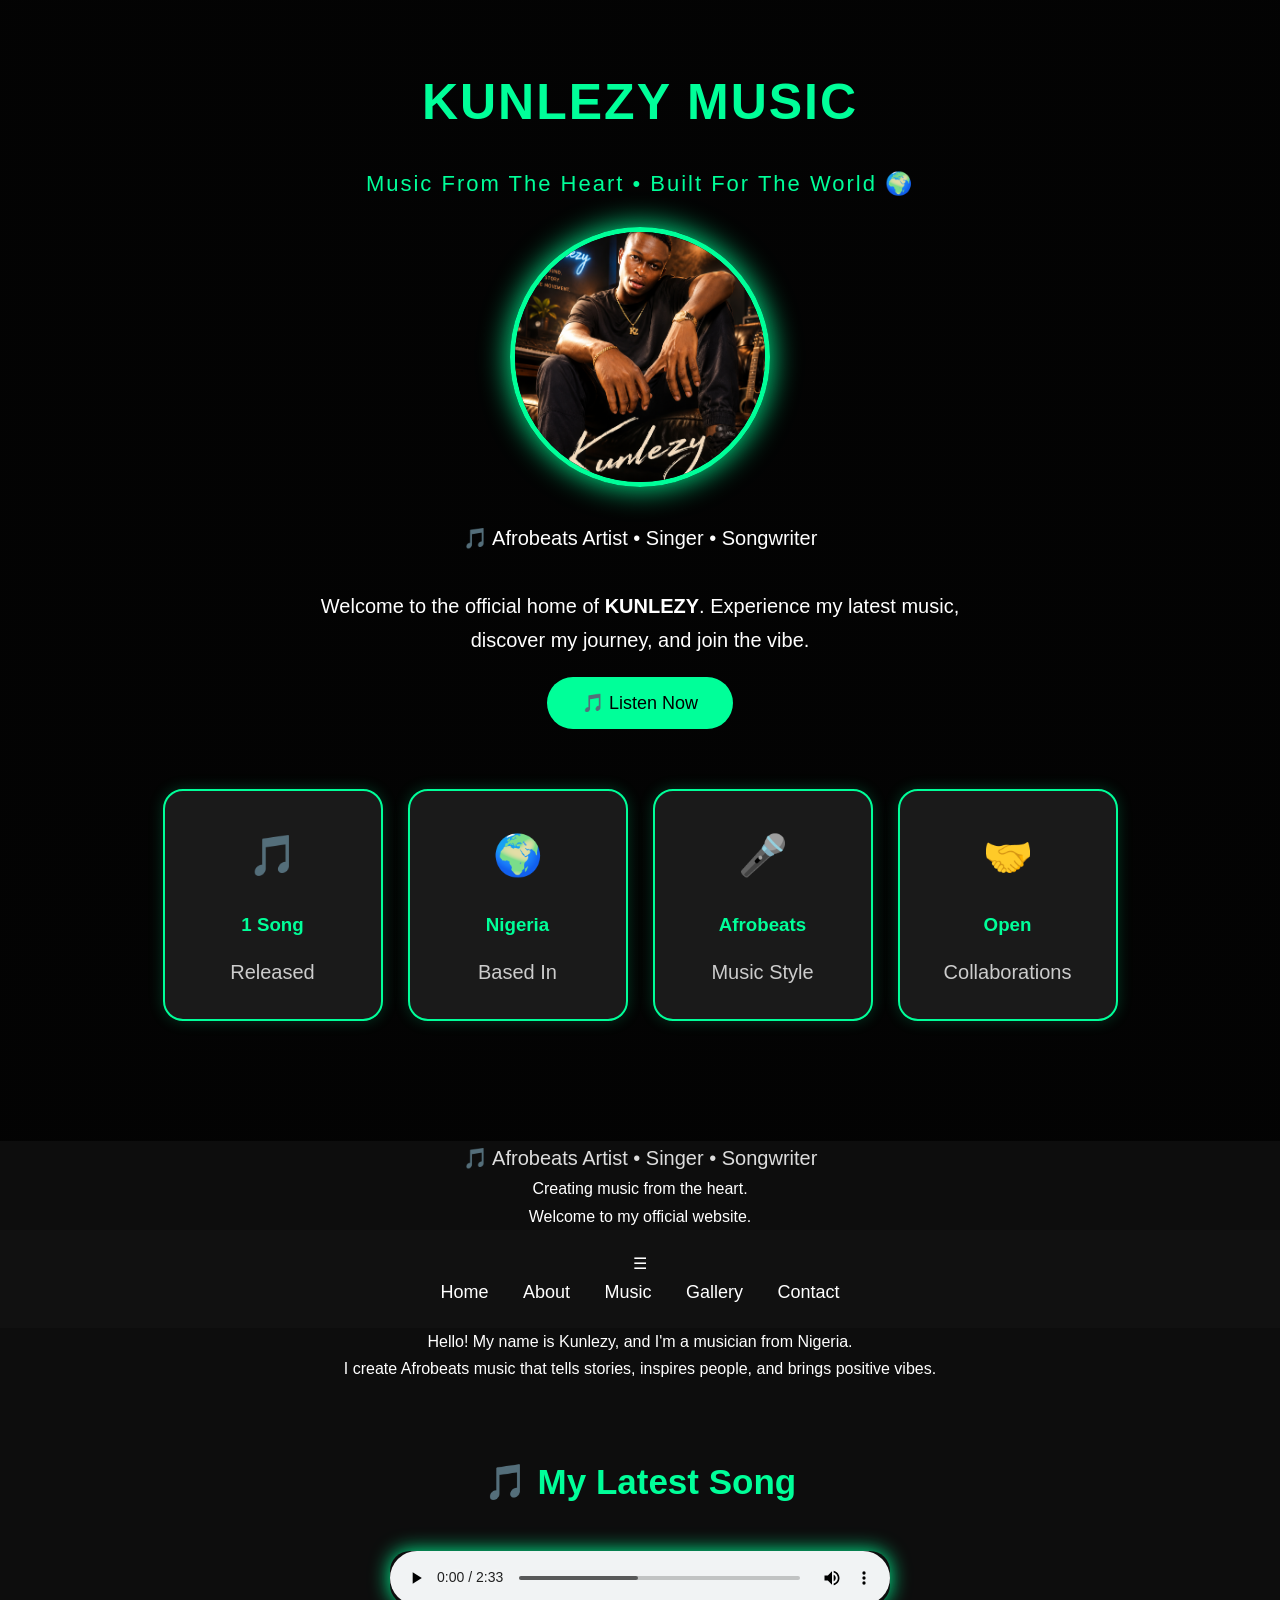
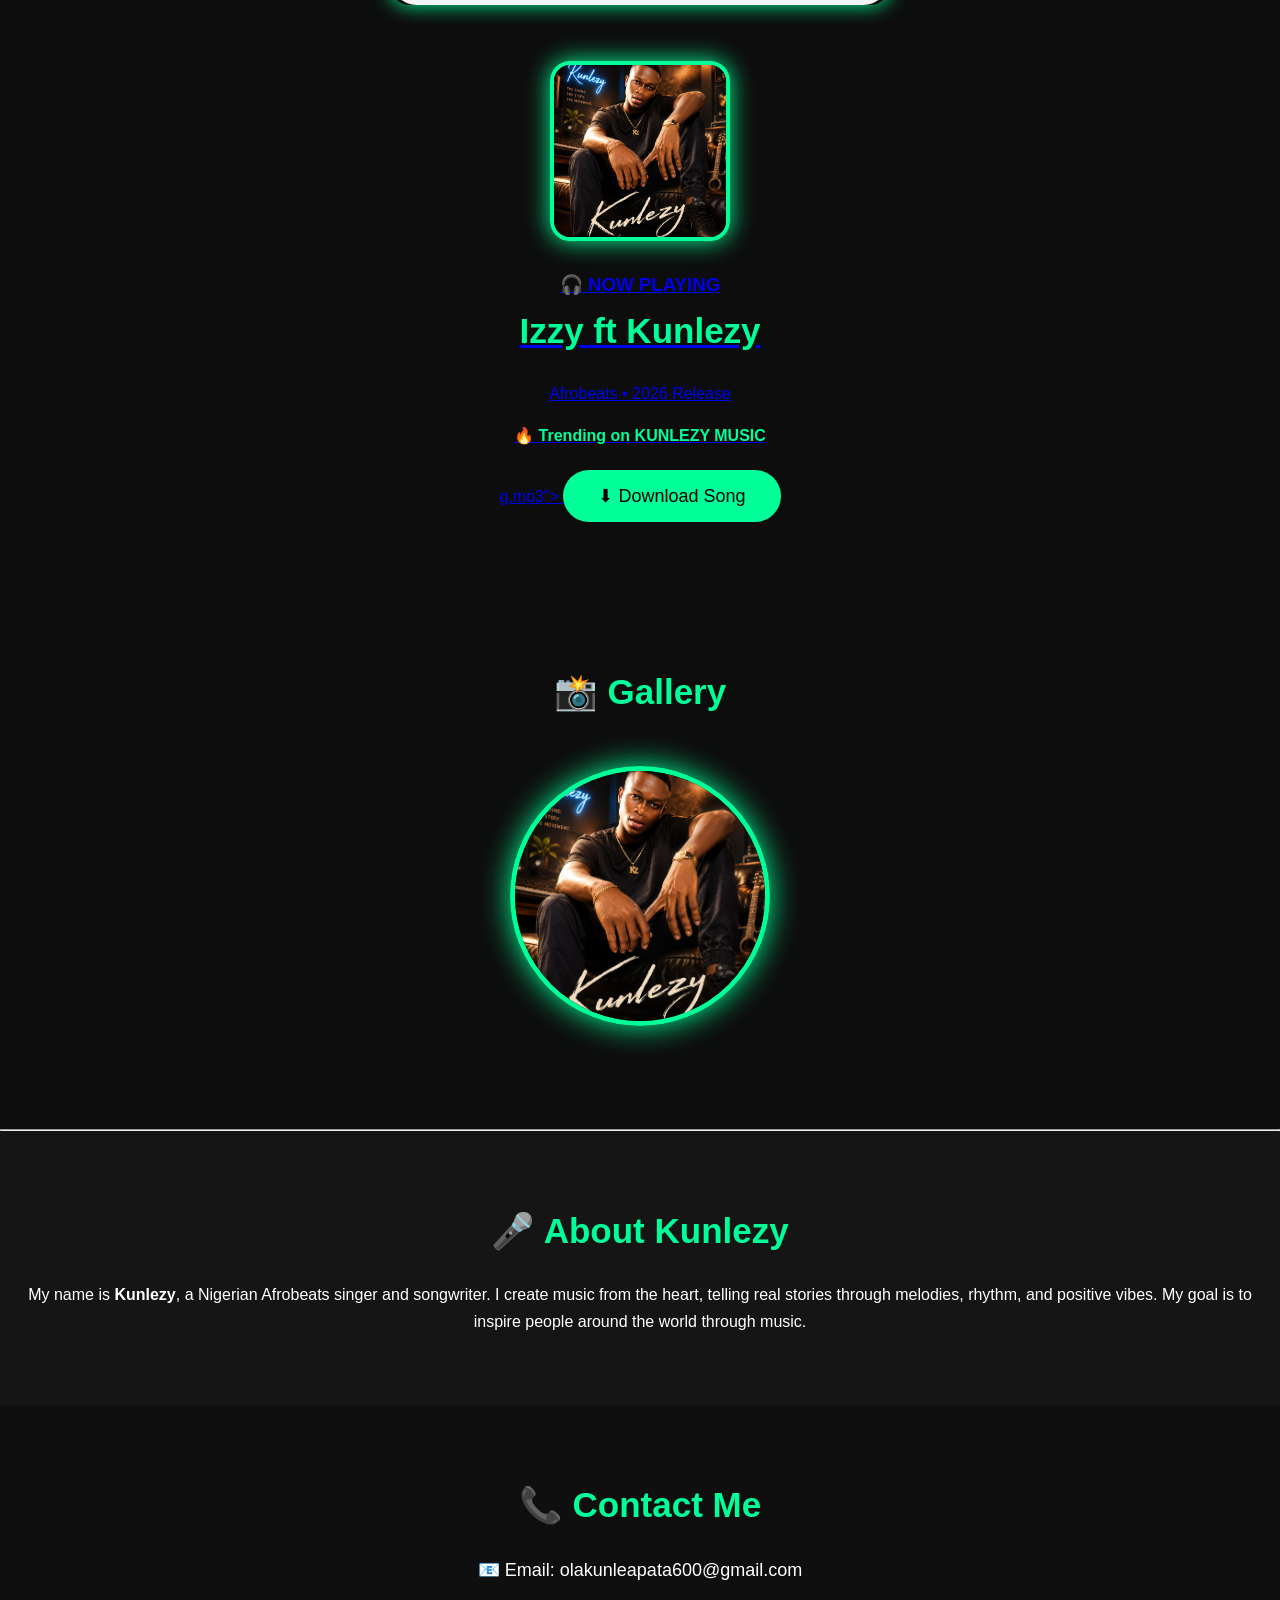
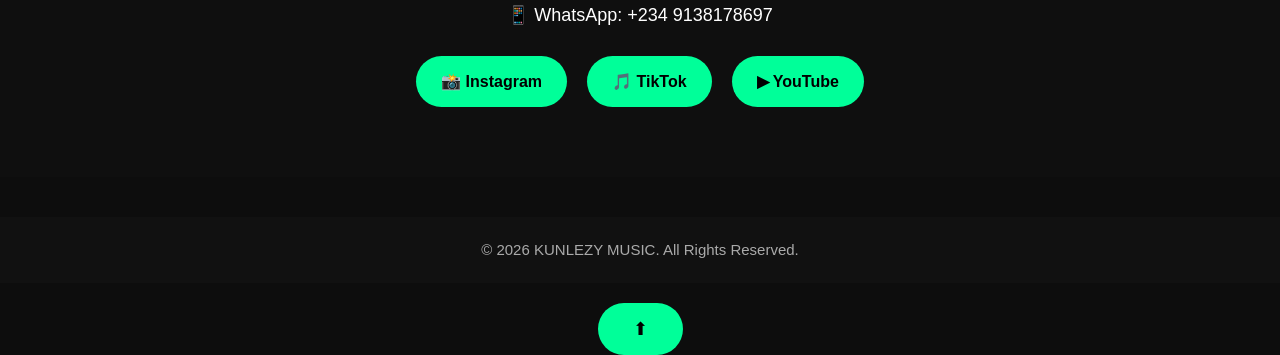
==== index.html @ fb6a0250 "Fix HTML structure and add back to top button" ====
<!DOCTYPE html>
<html>
<head>
    <meta charset="UTF-8">
    <meta name="viewport" content="width=device-width, initial-scale=1.0">

    <link rel="stylesheet" href="style.css">
    <title>KUNLEZY MUSIC | Official Website</title>
</head>
<body>
<header class="hero">

<h1>KUNLEZY MUSIC</h1>

<h3 class="tagline">
    Music From The Heart • Built For The World 🌍
</h3>
<img src="kunlezy.png.png" alt="Kunlezy" class="hero-image">
<p>
🎵 Afrobeats Artist • Singer • Songwriter
<br><br>
Welcome to the official home of <strong>KUNLEZY</strong>.
Experience my latest music, discover my journey, and join the vibe.
</p>

<a href="#music">
    <button>🎵 Listen Now</button>
</a>
<section class="stats">

    <div class="stat-box">
        <h2>🎵</h2>
        <h3>1 Song</h3>
        <p>Released</p>
    </div>

    <div class="stat-box">
        <h2>🌍</h2>
        <h3>Nigeria</h3>
        <p>Based In</p>
    </div>

    <div class="stat-box">
        <h2>🎤</h2>
        <h3>Afrobeats</h3>
        <p>Music Style</p>
    </div>

    <div class="stat-box">
        <h2>🤝</h2>
        <h3>Open</h3>
        <p>Collaborations</p>
    </div>

</section>
</header>

<p class="hero-text">
🎵 Afrobeats Artist • Singer • Songwriter
<p>
Creating music from the heart.<br>
Welcome to my official website.
</p>

   <nav>
    <div class="menu-icon" onclick="toggleMenu()">
        ☰
    </div>

    <div id="menu">
        <a href="#">Home</a>
        <a href="#about">About</a>
        <a href="#music">Music</a>
        <a href="#gallery">Gallery</a>
        <a href="#contact">Contact</a>
    </div>
</nav> 

<p>Hello! My name is Kunlezy, and I'm a musician from Nigeria.</p> 
<p>I create Afrobeats music that tells stories, inspires people, and brings positive vibes.</p>

<section id="music">

    <h2>🎵 My Latest Song</h2>

    <audio id="song" controls>
        <source src="song.mp3" type="audio/mpeg">
        Your browser does not support the audio element.
    </audio>

    <br><br>

    <a href="song.mp3" download="son<div class="now-playing">

    <img src="kunlezy.png.png" alt="Album Cover" class="album-cover">

    <h3>🎧 NOW PLAYING</h3>

    <h2>Izzy ft Kunlezy</h2>

    <p>Afrobeats • 2026 Release</p>

    <p class="plays">🔥 Trending on KUNLEZY MUSIC</p>

</div>g.mp3">
        <button>⬇ Download Song</button>
    </a>

</section>

<section id="gallery">
    <h2>📸 Gallery</h2>

    <img src="kunlezy.png.png" alt="Kunlezy" class="hero-image">
</section>
<hr>

<section id="about">
    <h2>🎤 About Kunlezy</h2>

    <p>
        My name is <strong>Kunlezy</strong>, a Nigerian Afrobeats singer and songwriter.
        I create music from the heart, telling real stories through melodies,
        rhythm, and positive vibes. My goal is to inspire people around the world
        through music.
    </p>
</section>
<section id="contact">

    <h2>📞 Contact Me</h2>

    <p>📧 Email: olakunleapata600@gmail.com</p>

    <p>📱 WhatsApp: +234 9138178697</p>

<div class="social-links">

    <a href="https://instagram.com/kunlezy" target="_blank">📸 Instagram</a>

    <a href="https://tiktok.com/@kunlezy" target="_blank">🎵 TikTok</a>

    <a href="https://youtube.com/" target="_blank">▶ YouTube</a>

</div>

</section>
<footer>
    <p>© <span id="year"></span> KUNLEZY MUSIC. All Rights Reserved.</p>
</footer>
    <button id="topBtn" onclick="topFunction()">⬆</button>
<script src="script.js"></script>
</body>
</html>
---- style.css ----
/* Reset */
*{
    margin:0;
    padding:0;
    box-sizing:border-box;
}

body{
    font-family:Arial, Helvetica, sans-serif;
    background:#0d0d0d;
    color:white;
    line-height:1.7;
    text-align:center;
}

/* Hero */
.hero{
    background:linear-gradient(to bottom,#111,#000);
    padding:60px 20px;
}

.hero h1{
    font-size:50px;
    color:#00ff99;
    margin-bottom:20px;
    letter-spacing:2px;
}

.hero-image{
    width:260px;
    height:260px;
    object-fit:cover;
    border-radius:50%;
    border:5px solid #00ff99;
    box-shadow:0 0 30px #00ff99;
    margin:25px 0;
}

.hero p{
    max-width:700px;
    margin:auto;
    font-size:20px;
}

/* Buttons */
button{
    background:#00ff99;
    color:black;
    border:none;
    padding:15px 35px;
    border-radius:30px;
    font-size:18px;
    cursor:pointer;
    margin-top:20px;
    transition:.3s;
}

button:hover{
    background:white;
    transform:scale(1.05);
}

/* Navigation */
nav{
    background:#111;
    padding:20px;
    position:sticky;
    top:0;
}

nav a{
    color:white;
    text-decoration:none;
    margin:0 15px;
    font-size:18px;
    transition:.3s;
}

nav a:hover{
    color:#00ff99;
}

/* Sections */
section{
    padding:70px 20px;
}

h2{
    font-size:35px;
    margin-bottom:20px;
    color:#00ff99;
}

/* Audio */
audio{
    width:80%;
    max-width:500px;
}

/* Footer */
footer{
    background:#111;
    padding:20px;
    margin-top:40px;
}

/* Mobile */
@media(max-width:768px){

.hero h1{
    font-size:35px;
}

.hero-image{
    width:200px;
    height:200px;
}

nav a{
    display:block;
    margin:15px 0;
}

button{
    width:90%;
}
}
/* Smooth scrolling */
html{
    scroll-behavior:smooth;
}

/* Fade animation */
.hero,
section,
footer{
    animation:fadeIn 1.2s ease;
}

@keyframes fadeIn{
    from{
        opacity:0;
        transform:translateY(30px);
    }

    to{
        opacity:1;
        transform:translateY(0);
    }
}

/* Music Player */
audio{
    border-radius:20px;
    box-shadow:0 0 20px #00ff99;
    margin:20px auto;
}

/* Gallery Image */
#gallery img{
    transition:.5s;
}

#gallery img:hover{
    transform:scale(1.05);
    box-shadow:0 0 30px #00ff99;
}

/* About Section */
#about{
    background:#151515;
}

/* Contact Section */
#contact{
    background:#0f0f0f;
}

#contact p{
    margin:15px;
    font-size:18px;
}

/* Footer */
footer{
    color:#aaa;
    font-size:15px;
}
/* Now Playing Card */

.now-playing{

    background:#1a1a1a;

    border:2px solid #00ff99;

    border-radius:20px;

    max-width:500px;

    margin:30px auto;

    padding:25px;

    box-shadow:0 0 25px rgba(0,255,153,.4);

}

.now-playing h3{

    color:#00ff99;

    margin-bottom:10px;

    letter-spacing:2px;

}

.now-playing h2{

    color:white;

    margin-bottom:10px;

}

.now-playing p{

    color:#ccc;

}
/* Social Media */

.social-links{

    display:flex;

    justify-content:center;

    gap:20px;

    flex-wrap:wrap;

    margin-top:25px;

}

.social-links a{

    text-decoration:none;

    background:#00ff99;

    color:black;

    padding:12px 25px;

    border-radius:30px;

    font-weight:bold;

    transition:.3s;

}

.social-links a:hover{

    background:white;

    transform:translateY(-5px);

    box-shadow:0 0 20px #00ff99;

}
.album-cover{

    width:180px;

    height:180px;

    object-fit:cover;

    border-radius:20px;

    border:4px solid #00ff99;

    margin-bottom:20px;

    box-shadow:0 0 25px #00ff99;

}

.plays{

    color:#00ff99;

    font-weight:bold;

    margin-top:15px;

}
/* Hero Upgrade */

.tagline{

    color:#00ff99;

    font-size:22px;

    margin-top:10px;

    letter-spacing:2px;

    font-weight:300;

}

.hero-text{

    max-width:700px;

    margin:auto;

    font-size:20px;

    color:#ddd;

}

.hero{

    background:
    linear-gradient(rgba(0,0,0,.75),rgba(0,0,0,.75));

}
/* Artist Stats */

.stats{

    display:flex;

    justify-content:center;

    flex-wrap:wrap;

    gap:25px;

    padding:60px 20px;

}

.stat-box{

    background:#1a1a1a;

    border:2px solid #00ff99;

    border-radius:20px;

    width:220px;

    padding:30px;

    transition:.3s;

    box-shadow:0 0 15px rgba(0,255,153,.2);

}

.stat-box:hover{

    transform:translateY(-10px);

    box-shadow:0 0 30px #00ff99;

}

.stat-box h2{

    font-size:40px;

}

.stat-box h3{

    margin:15px 0;

    color:#00ff99;

}

.stat-box p{

    color:#ccc;

}
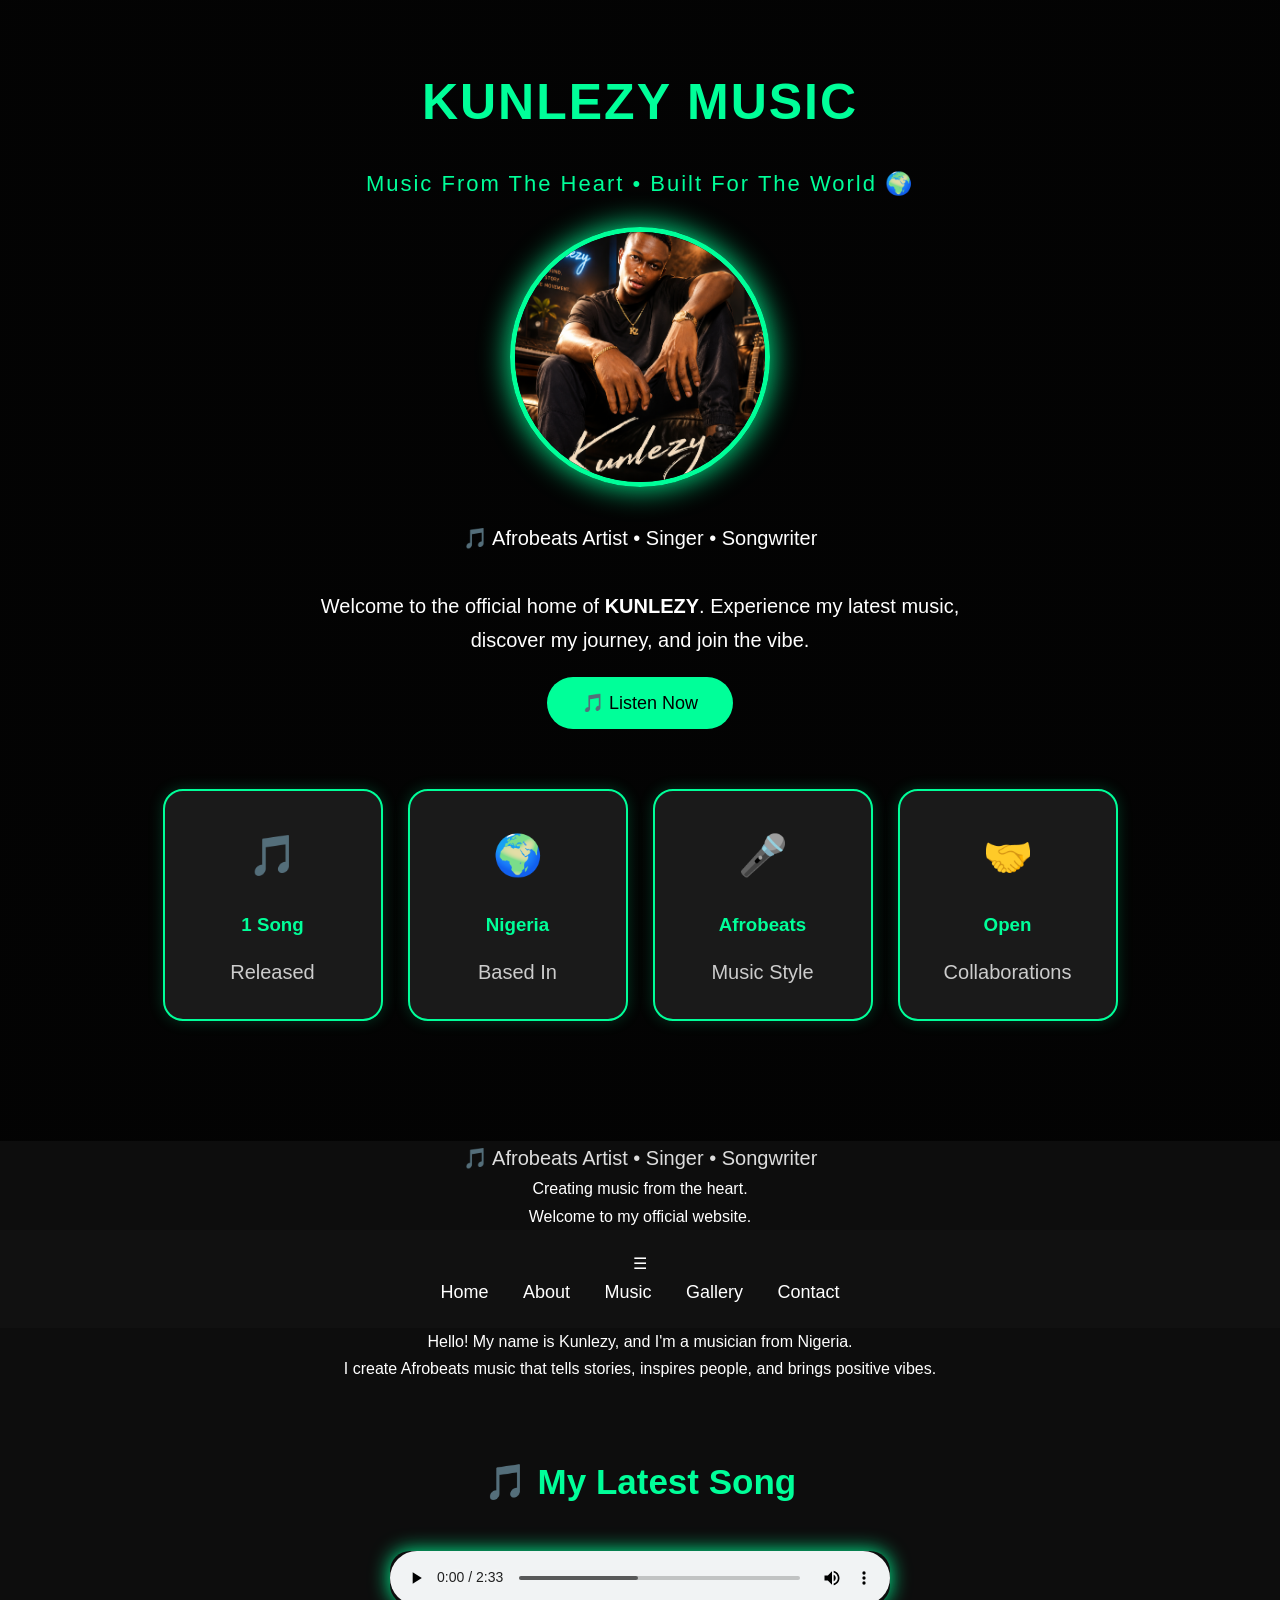
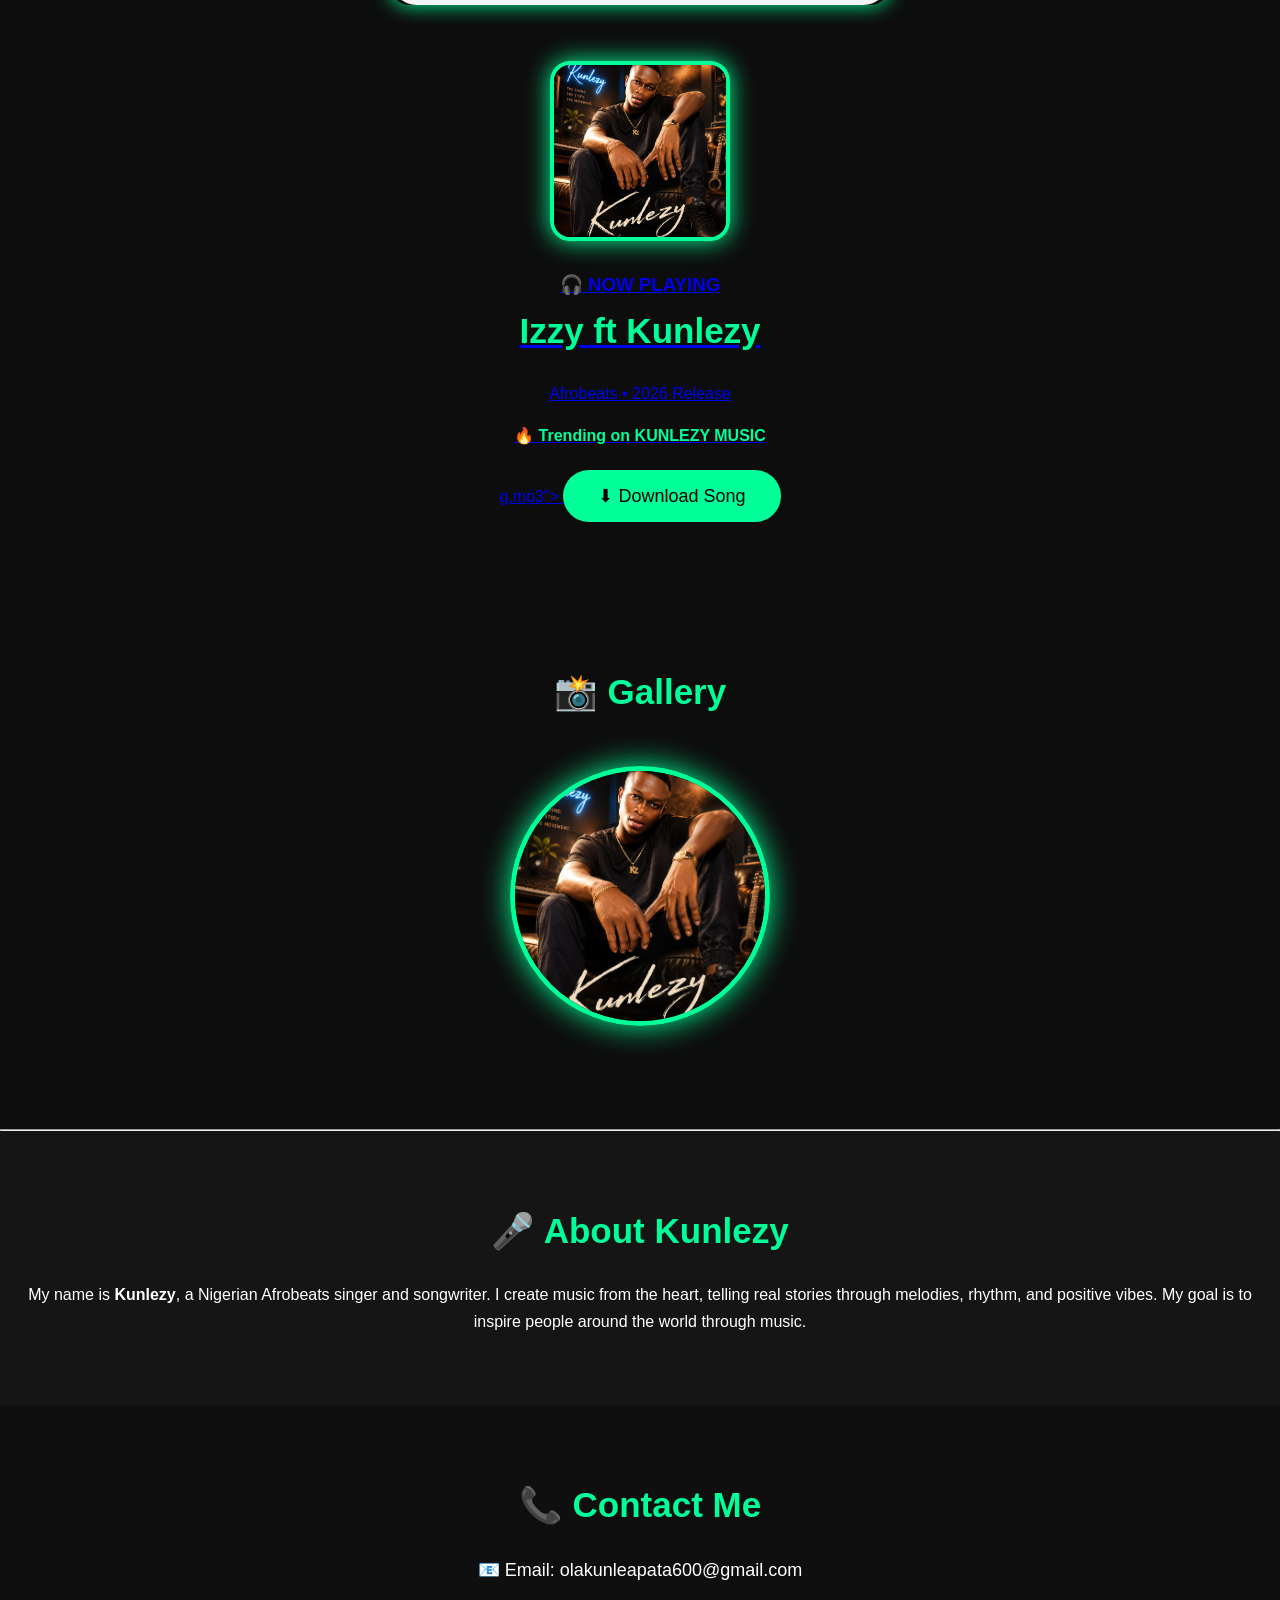
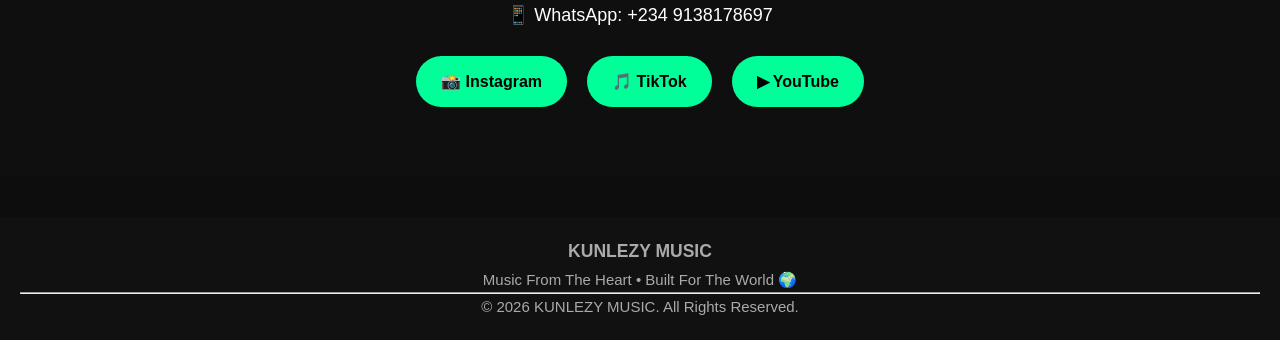
==== commit 70ea0bb5: "Fix HTML structure and update content" ====
--- a/index.html
+++ b/index.html
@@ -145,7 +145,20 @@
 
 </section>
 <footer>
-    <p>© <span id="year"></span> KUNLEZY MUSIC. All Rights Reserved.</p>
+
+    <h3>KUNLEZY MUSIC</h3>
+
+    <p>
+        Music From The Heart • Built For The World 🌍
+    </p>
+
+    <hr>
+
+    <p>
+        © <span id="year"></span> KUNLEZY MUSIC.
+        All Rights Reserved.
+    </p>
+
 </footer>
     <button id="topBtn" onclick="topFunction()">⬆</button>
 <script src="script.js"></script>
--- a/style.css
+++ b/style.css
@@ -394,3 +394,50 @@
     color:#ccc;
 
 }
+/* Back To Top Button */
+
+#topBtn{
+
+    display:none;
+
+    position:fixed;
+
+    bottom:30px;
+
+    right:30px;
+
+    z-index:99;
+
+    border:none;
+
+    outline:none;
+
+    background:#00ff99;
+
+    color:black;
+
+    cursor:pointer;
+
+    width:55px;
+
+    height:55px;
+
+    border-radius:50%;
+
+    font-size:22px;
+
+    font-weight:bold;
+
+    box-shadow:0 0 20px #00ff99;
+
+    transition:.3s;
+
+}
+
+#topBtn:hover{
+
+    transform:scale(1.1);
+
+    background:white;
+
+}
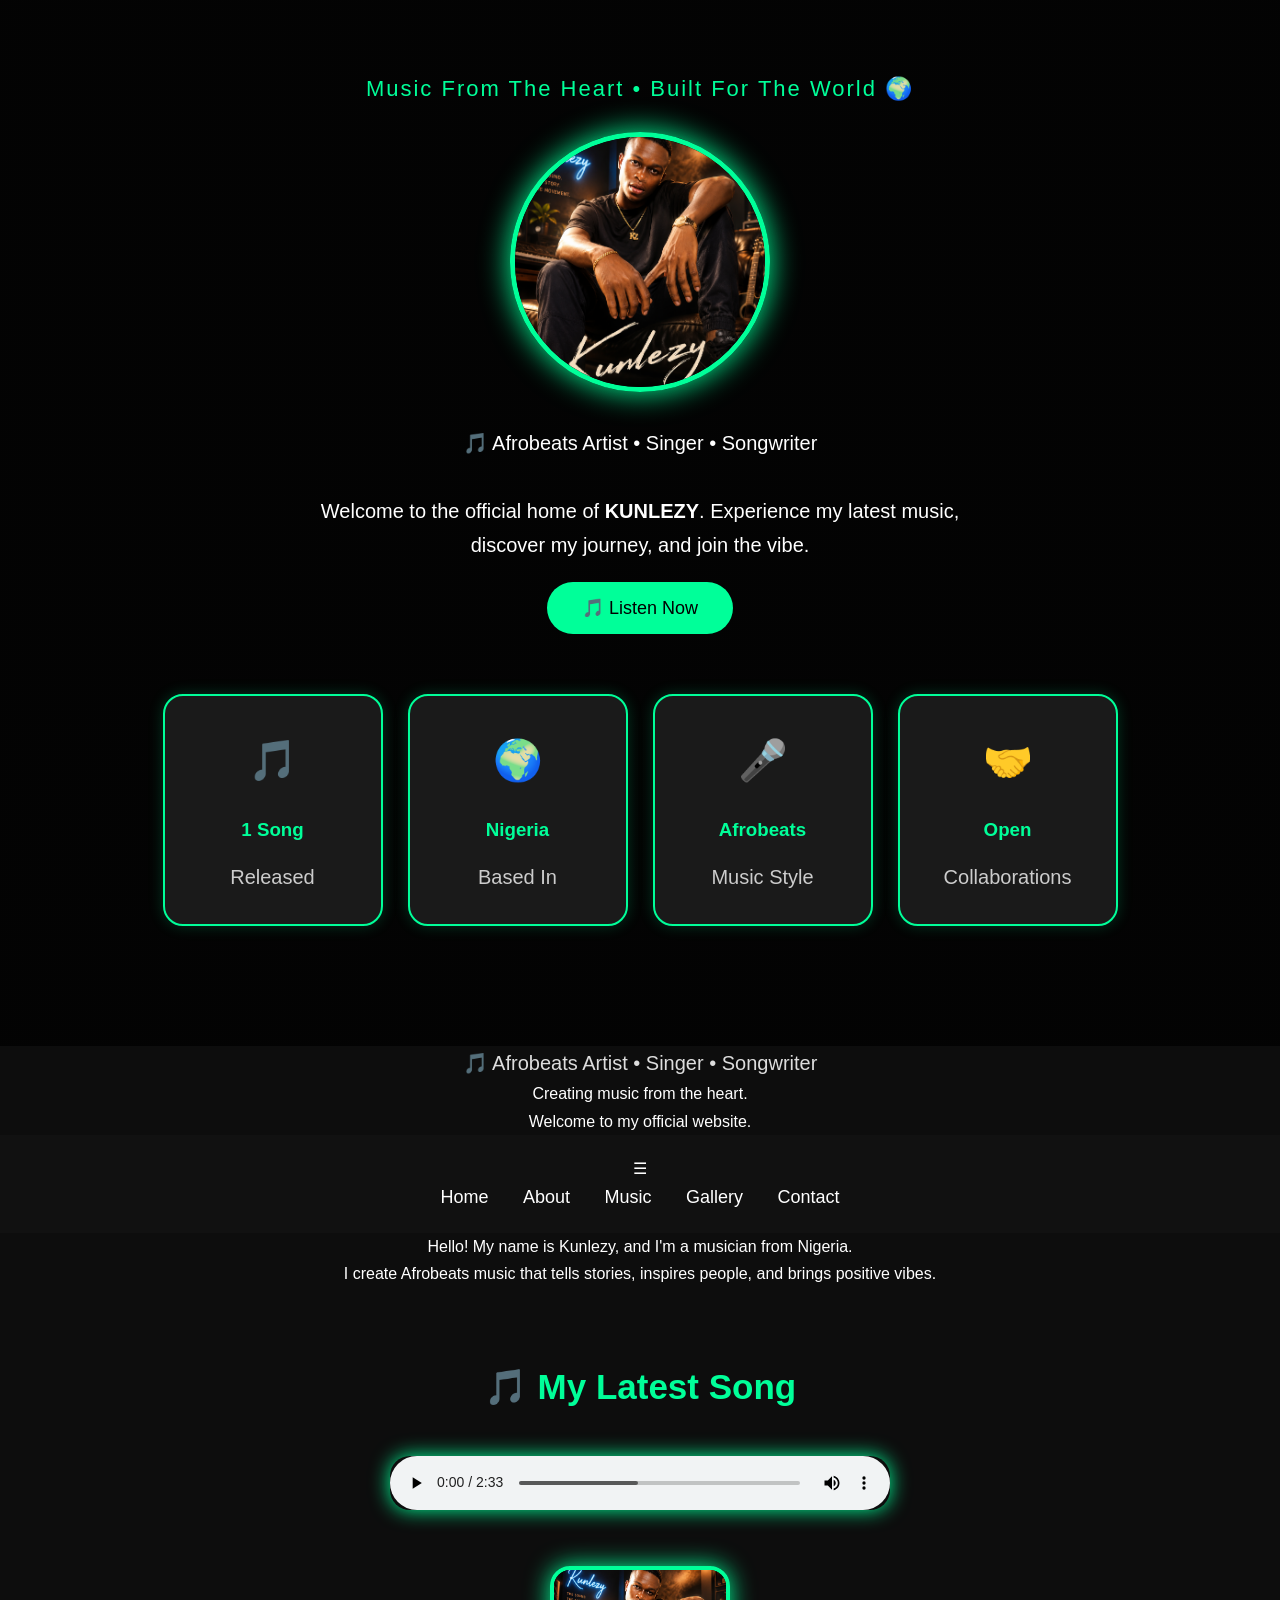
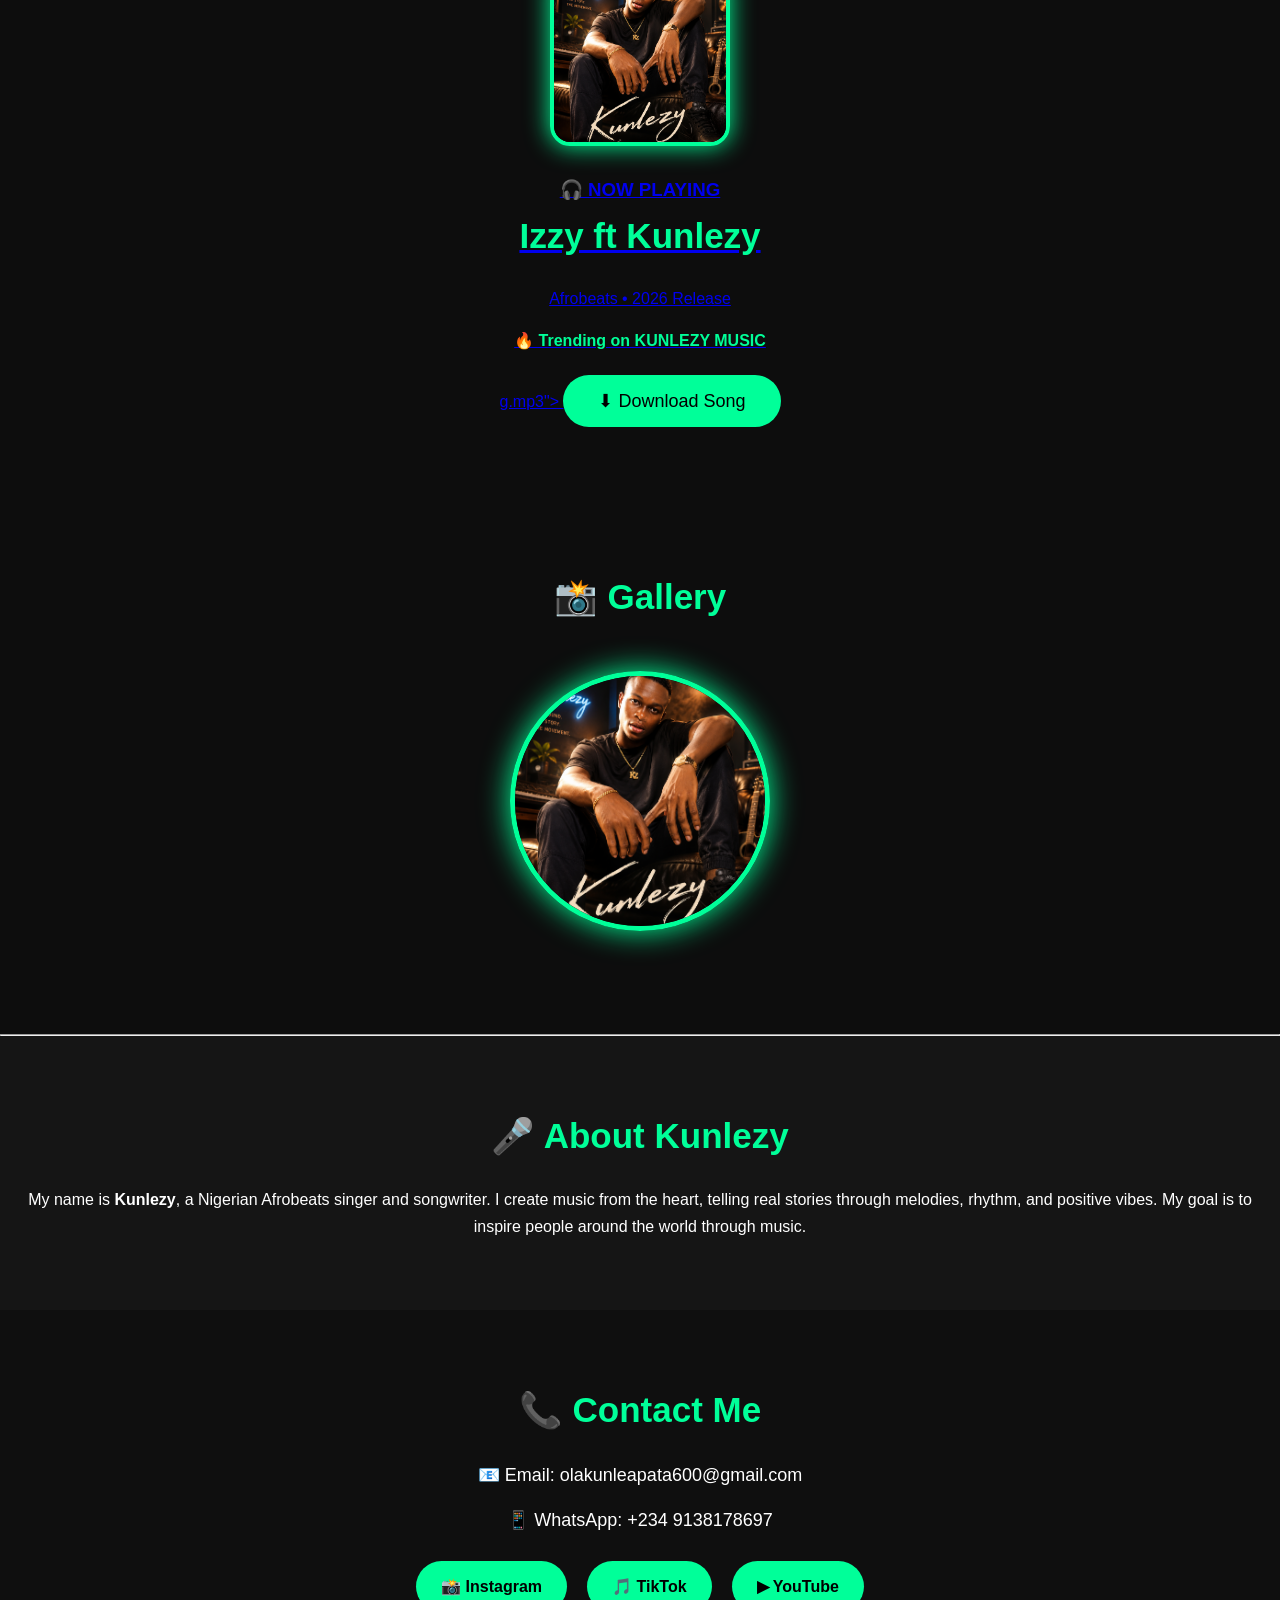
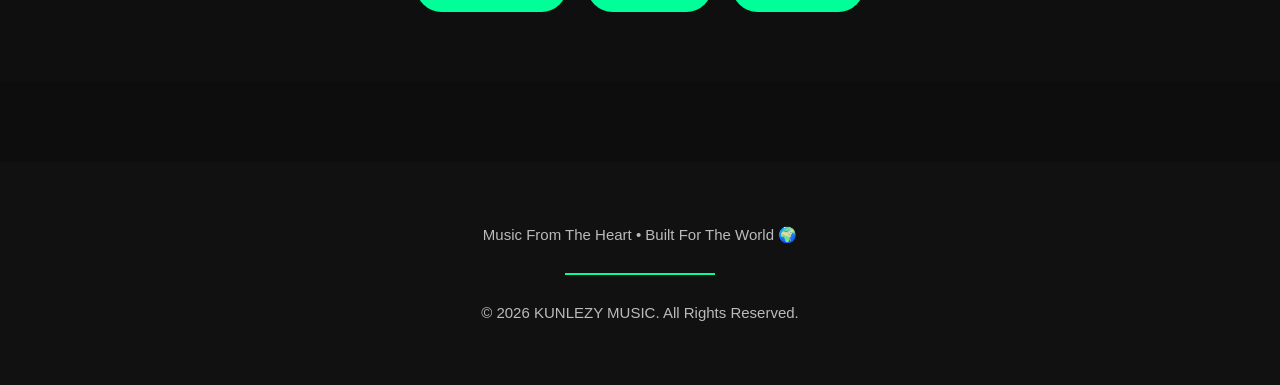
==== commit 0006fad8: "Update index.html" ====
--- a/index.html
+++ b/index.html
@@ -10,7 +10,7 @@
 <body>
 <header class="hero">
 
-<h1>KUNLEZY MUSIC</h1>
+<title>KUNLEZY MUSIC 🎵 | Official Website</title>
 
 <h3 class="tagline">
     Music From The Heart • Built For The World 🌍
@@ -146,7 +146,7 @@
 </section>
 <footer>
 
-    <h3>KUNLEZY MUSIC</h3>
+<title>KUNLEZY MUSIC 🎵 | Official Website</title>
 
     <p>
         Music From The Heart • Built For The World 🌍
--- a/style.css
+++ b/style.css
@@ -441,3 +441,115 @@
     background:white;
 
 }
+/* Premium Footer */
+
+footer{
+
+    background:#111;
+
+    padding:50px 20px;
+
+    text-align:center;
+
+    margin-top:80px;
+
+}
+
+footer h3{
+
+    color:#00ff99;
+
+    font-size:30px;
+
+    margin-bottom:10px;
+
+}
+
+footer p{
+
+    color:#bbb;
+
+    margin:10px 0;
+
+}
+
+footer hr{
+
+    width:150px;
+
+    margin:25px auto;
+
+    border:1px solid #00ff99;
+
+}
+/* ===========================
+   Mobile Responsive Design
+=========================== */
+
+@media (max-width:768px){
+
+.hero{
+
+    padding:40px 20px;
+
+}
+
+.hero h1{
+
+    font-size:40px;
+
+}
+
+.hero-image{
+
+    width:220px;
+
+}
+
+.tagline{
+
+    font-size:18px;
+
+}
+
+.hero-text{
+
+    font-size:16px;
+
+}
+
+.stats{
+
+    flex-direction:column;
+
+    align-items:center;
+
+}
+
+.stat-box{
+
+    width:90%;
+
+}
+
+audio{
+
+    width:100%;
+
+}
+
+button{
+
+    width:100%;
+
+    margin-top:10px;
+
+}
+
+footer{
+
+    padding:30px 20px;
+
+}
+
+}
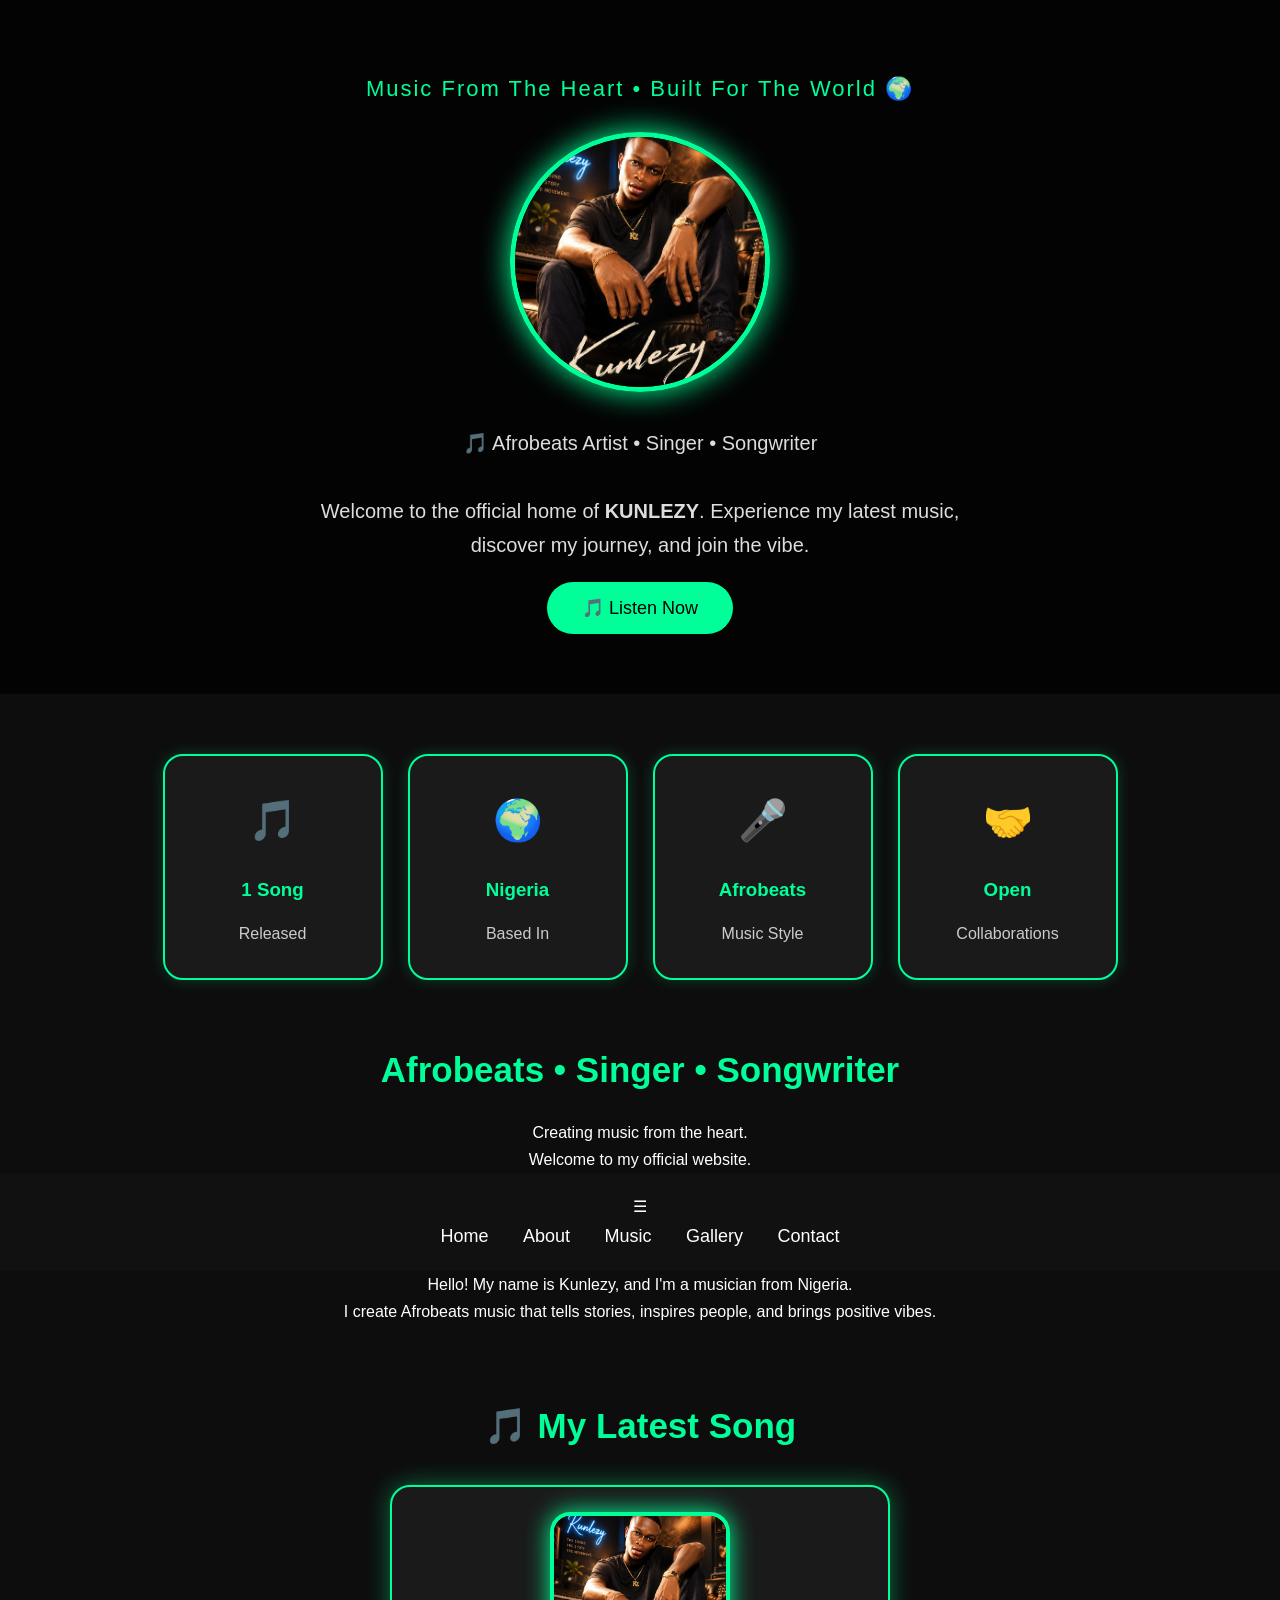
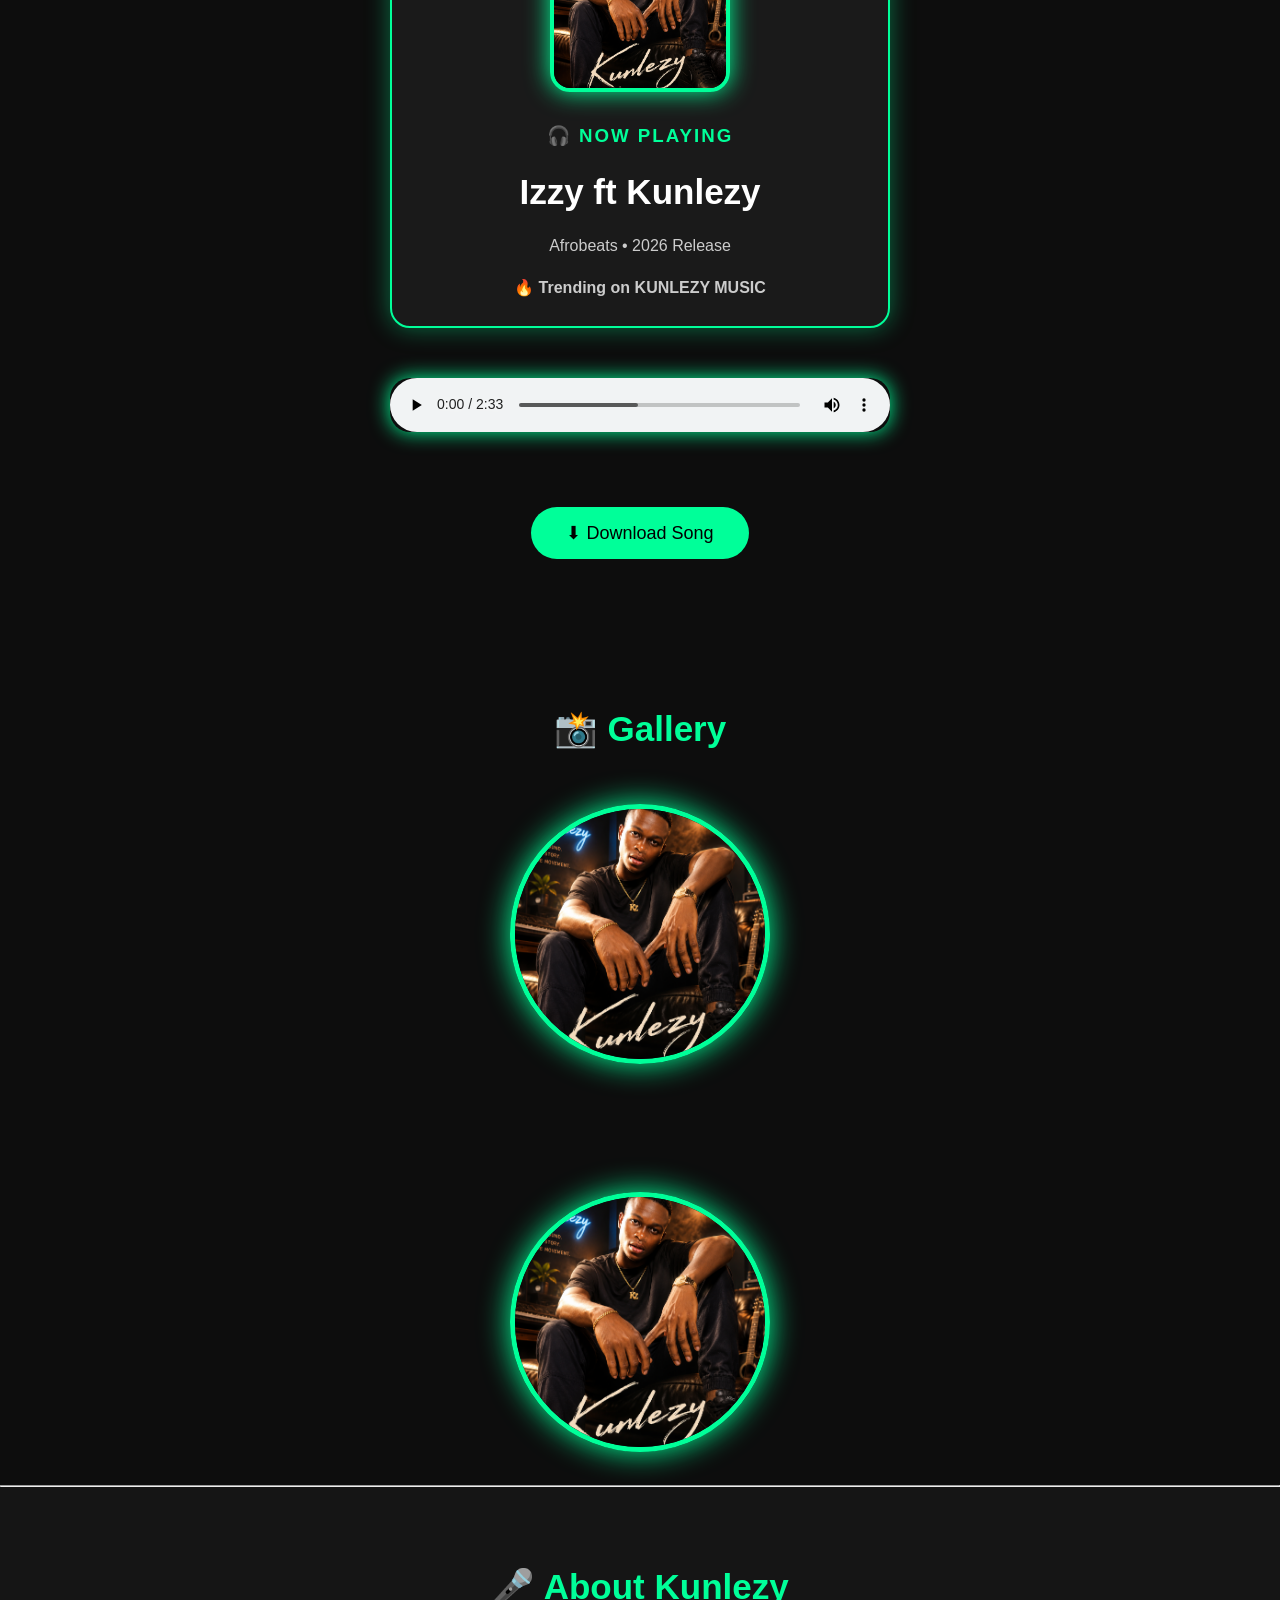
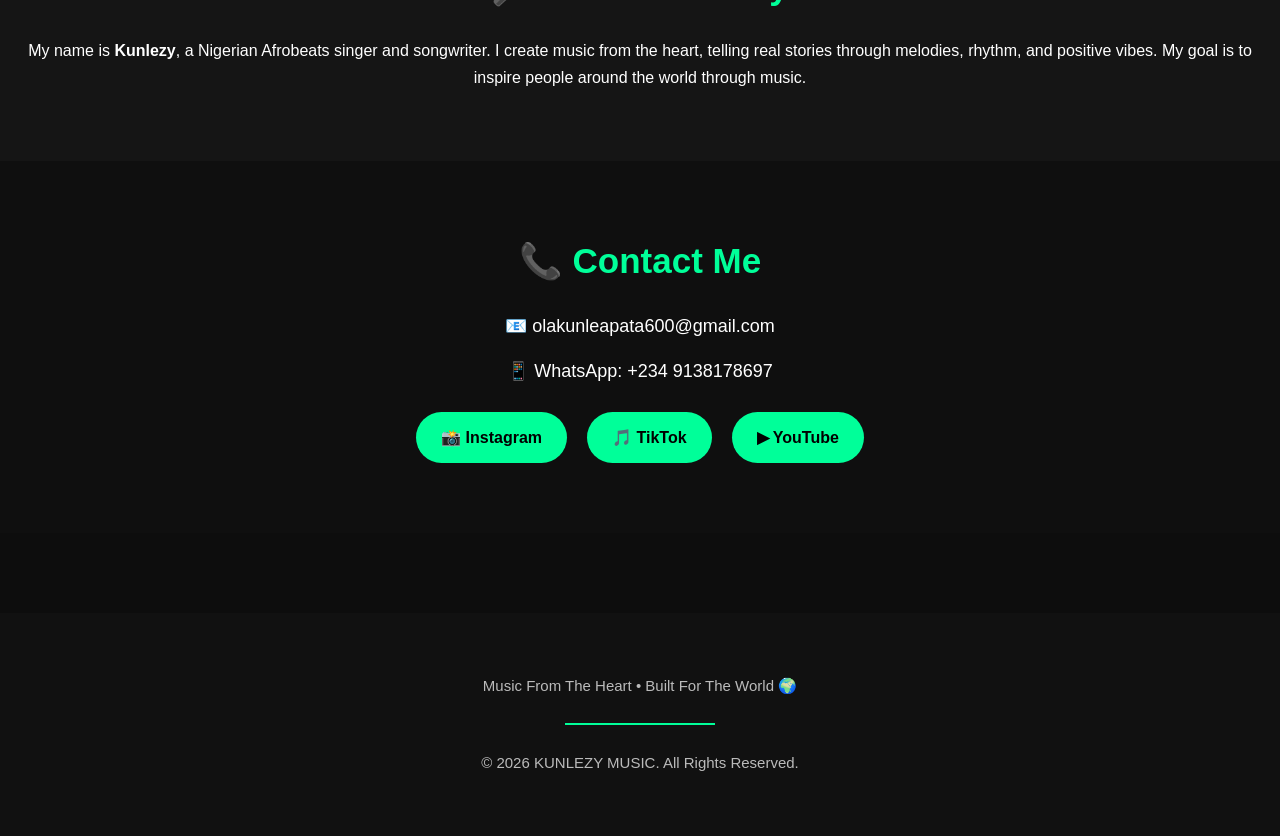
==== commit 5f03521e: "Add files via upload" ====
--- a/index.html
+++ b/index.html
@@ -9,23 +9,23 @@
 </head>
 <body>
 <header class="hero">
-
+<meta name="description" content="Official website of Nigerian Afrobeats artist Kunlezy. Listen to Izzy ft Kunlezy, discover new music, and connect with the artist.">
 <title>KUNLEZY MUSIC 🎵 | Official Website</title>
 
 <h3 class="tagline">
     Music From The Heart • Built For The World 🌍
 </h3>
 <img src="kunlezy.png.png" alt="Kunlezy" class="hero-image">
-<p>
+<p class="hero-text">
 🎵 Afrobeats Artist • Singer • Songwriter
 <br><br>
 Welcome to the official home of <strong>KUNLEZY</strong>.
 Experience my latest music, discover my journey, and join the vibe.
 </p>
 
-<a href="#music">
-    <button>🎵 Listen Now</button>
-</a>
+<button>🎵 Listen Now</button>
+
+</header>
 <section class="stats">
 
     <div class="stat-box">
@@ -53,10 +53,8 @@
     </div>
 
 </section>
-</header>
+<h2>Afrobeats • Singer • Songwriter</h2>
 
-<p class="hero-text">
-🎵 Afrobeats Artist • Singer • Songwriter
 <p>
 Creating music from the heart.<br>
 Welcome to my official website.
@@ -68,11 +66,11 @@
     </div>
 
     <div id="menu">
-        <a href="#">Home</a>
-        <a href="#about">About</a>
-        <a href="#music">Music</a>
-        <a href="#gallery">Gallery</a>
-        <a href="#contact">Contact</a>
+        <a href="index.html">Home</a>
+       <a href="about.html">About</a>
+        <a href="music.html">Music</a>
+        <a href="gallery.html">Gallery</a>
+        <a href="contact.html">Contact</a>
     </div>
 </nav> 
 
@@ -80,17 +78,8 @@
 <p>I create Afrobeats music that tells stories, inspires people, and brings positive vibes.</p>
 
 <section id="music">
-
     <h2>🎵 My Latest Song</h2>
-
-    <audio id="song" controls>
-        <source src="song.mp3" type="audio/mpeg">
-        Your browser does not support the audio element.
-    </audio>
-
-    <br><br>
-
-    <a href="song.mp3" download="son<div class="now-playing">
+<div class="now-playing">
 
     <img src="kunlezy.png.png" alt="Album Cover" class="album-cover">
 
@@ -102,16 +91,26 @@
 
     <p class="plays">🔥 Trending on KUNLEZY MUSIC</p>
 
-</div>g.mp3">
+</div>
+    <audio id="song" controls>
+        <source src="song.mp3" type="audio/mpeg">
+        Your browser does not support the audio element.
+    </audio>
+
+    <br><br>
+
+    <a href="song.mp3" download="song.mp3">
         <button>⬇ Download Song</button>
     </a>
-
-</section>
-
-<section id="gallery">
+    </section>
+    <section id="gallery">
     <h2>📸 Gallery</h2>
 
     <img src="kunlezy.png.png" alt="Kunlezy" class="hero-image">
+</section>
+
+    <img src="kunlezy.png.png" alt="Kunlezy" class="hero-image">
+
 </section>
 <hr>
 
@@ -129,11 +128,11 @@
 
     <h2>📞 Contact Me</h2>
 
-    <p>📧 Email: olakunleapata600@gmail.com</p>
+    <p>📧 olakunleapata600@gmail.com</p>
 
     <p>📱 WhatsApp: +234 9138178697</p>
 
-<div class="social-links">
+   <div class="social-links">
 
     <a href="https://instagram.com/kunlezy" target="_blank">📸 Instagram</a>
 
@@ -141,12 +140,12 @@
 
     <a href="https://youtube.com/" target="_blank">▶ YouTube</a>
 
-</div>
+</div> 
 
 </section>
 <footer>
 
-<title>KUNLEZY MUSIC 🎵 | Official Website</title>
+    <title>KUNLEZY MUSIC 🎵 | Official Website</title>
 
     <p>
         Music From The Heart • Built For The World 🌍
@@ -160,7 +159,7 @@
     </p>
 
 </footer>
-    <button id="topBtn" onclick="topFunction()">⬆</button>
+<button id="topBtn" onclick="topFunction()">⬆</button>
 <script src="script.js"></script>
 </body>
-</html>
+</html>
--- a/style.css
+++ b/style.css
@@ -552,4 +552,4 @@
 
 }
 
-}
+}
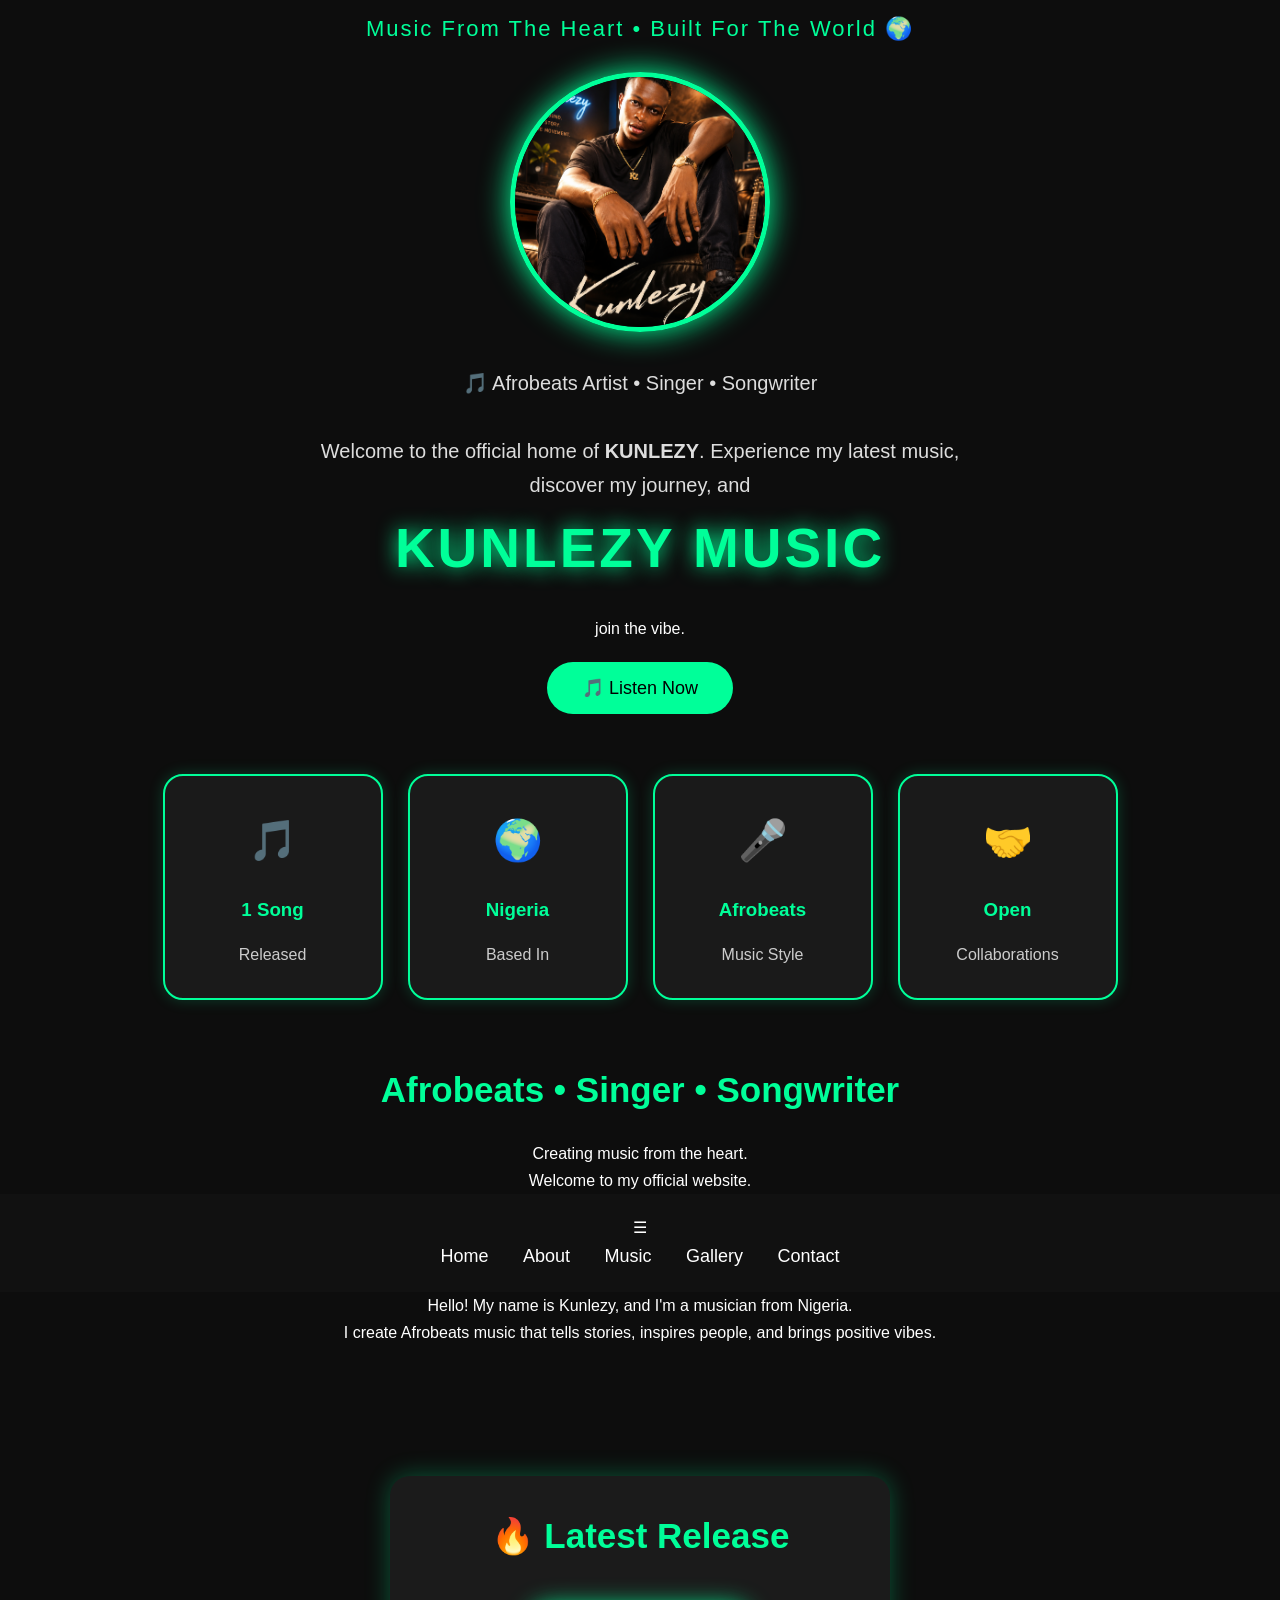
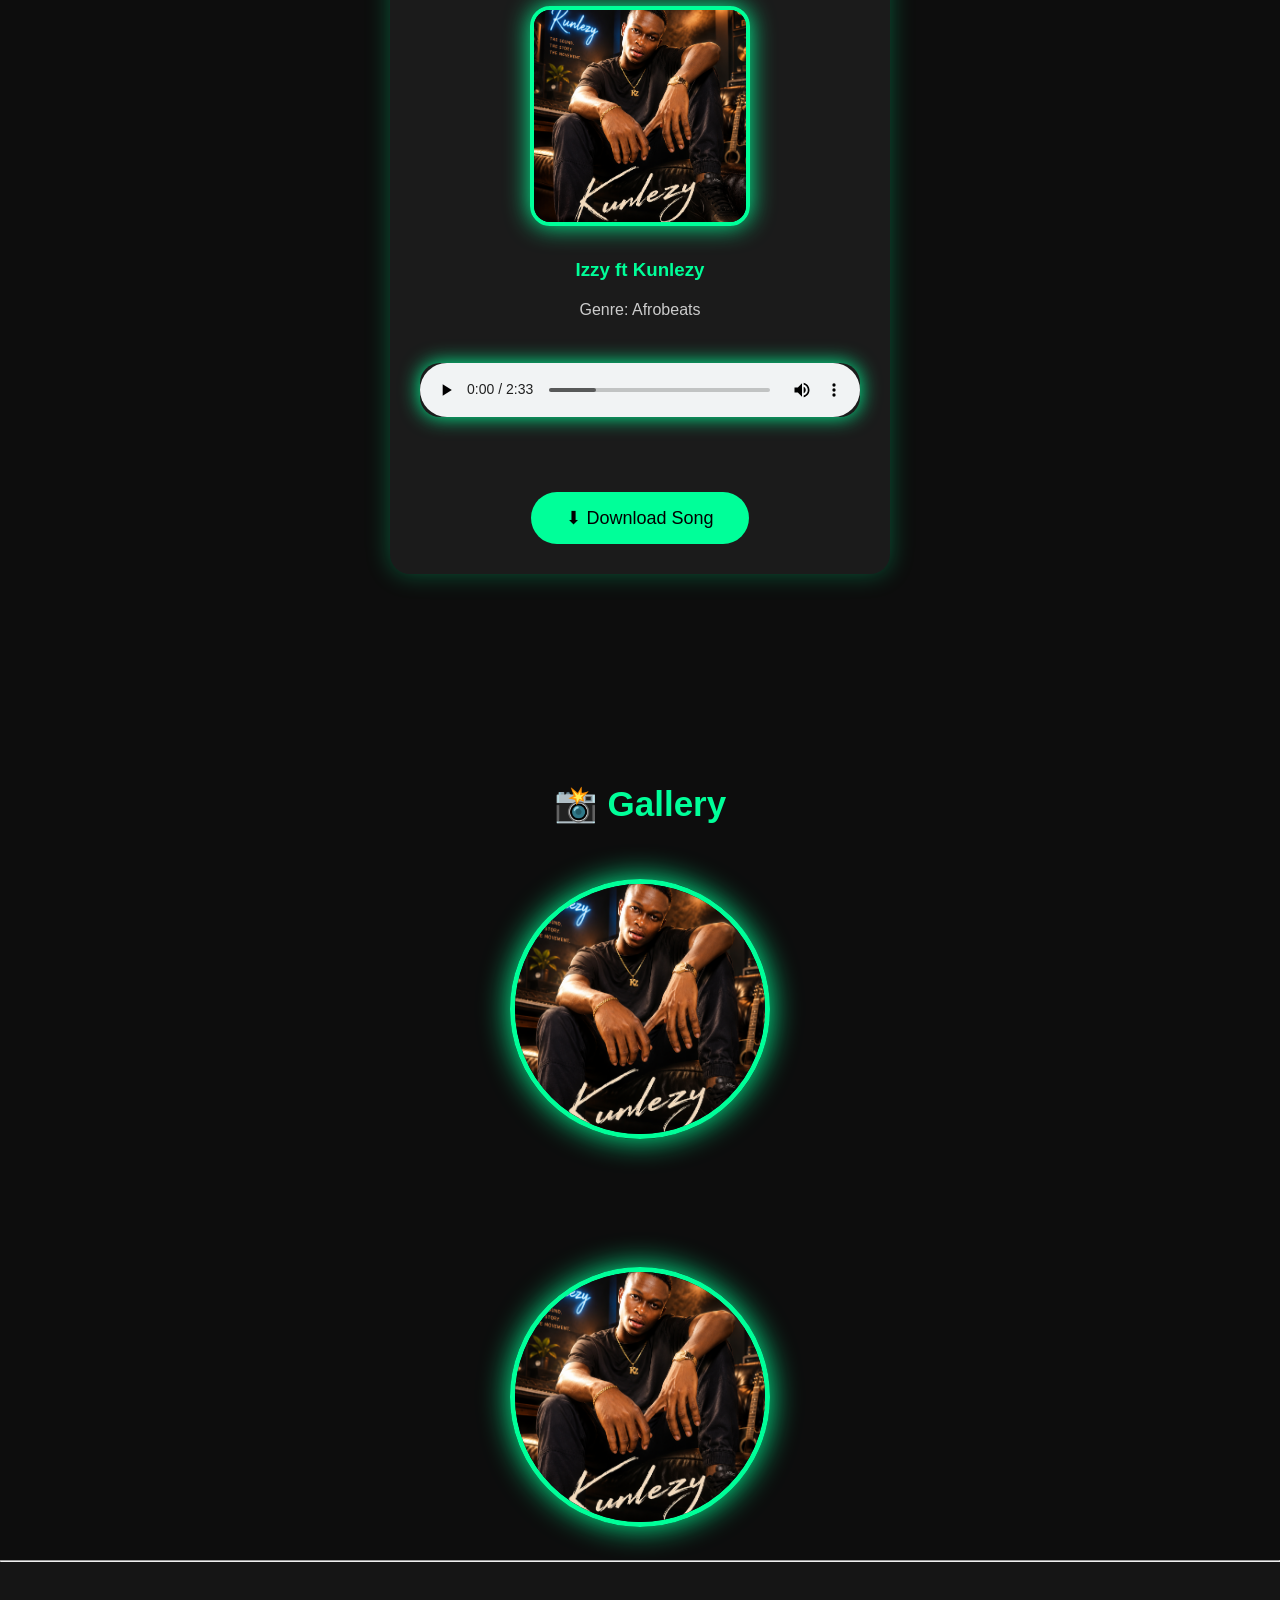
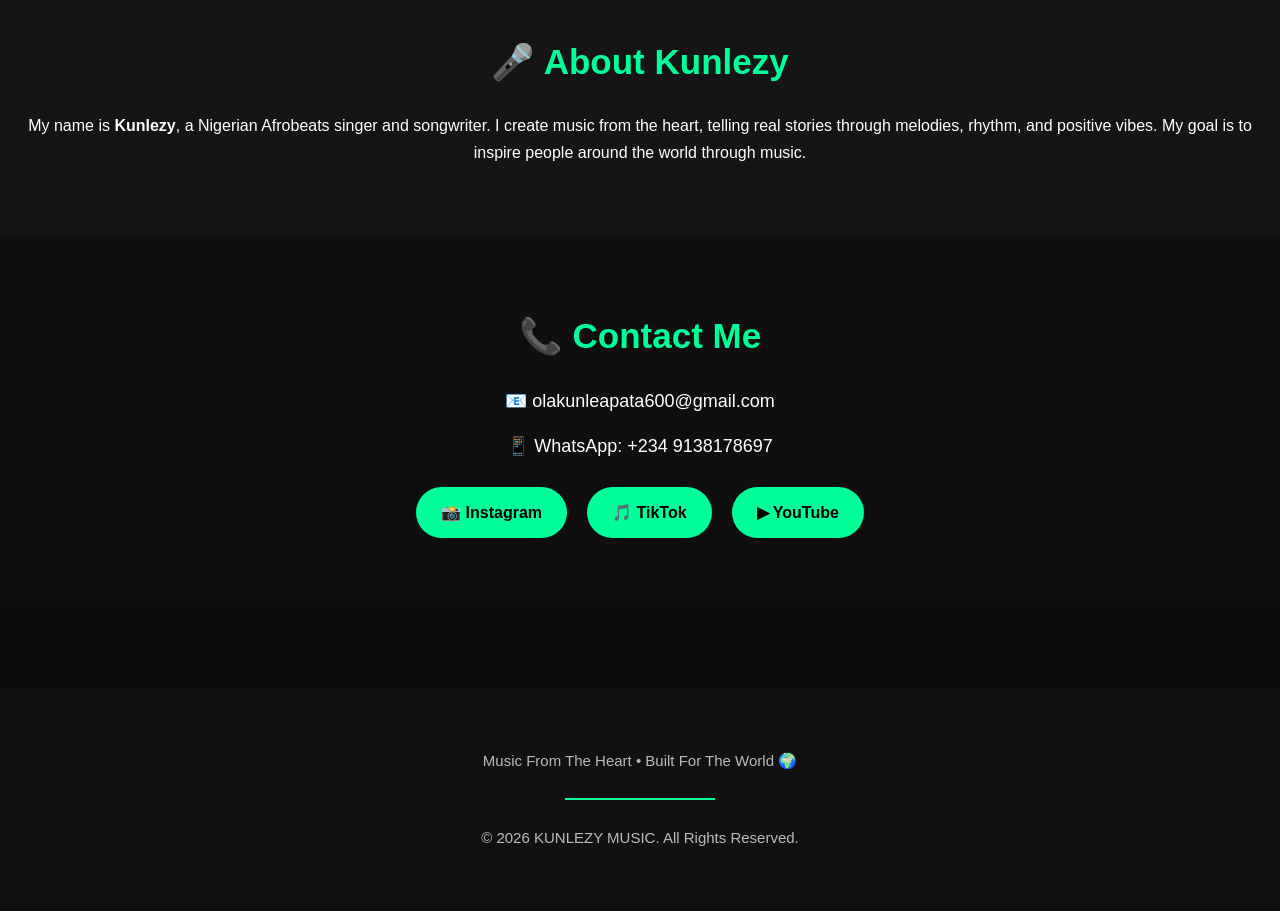
==== commit ce227927: "Add files via upload" ====
--- a/index.html
+++ b/index.html
@@ -1,17 +1,7 @@
 <!DOCTYPE html>
 <html>
 <head>
-    <meta charset="UTF-8">
-    <meta name="viewport" content="width=device-width, initial-scale=1.0">
-
-    <link rel="stylesheet" href="style.css">
-    <title>KUNLEZY MUSIC | Official Website</title>
-</head>
-<body>
-<header class="hero">
-<meta name="description" content="Official website of Nigerian Afrobeats artist Kunlezy. Listen to Izzy ft Kunlezy, discover new music, and connect with the artist.">
-<title>KUNLEZY MUSIC 🎵 | Official Website</title>
-
+   
 <h3 class="tagline">
     Music From The Heart • Built For The World 🌍
 </h3>
@@ -20,10 +10,21 @@
 🎵 Afrobeats Artist • Singer • Songwriter
 <br><br>
 Welcome to the official home of <strong>KUNLEZY</strong>.
-Experience my latest music, discover my journey, and join the vibe.
+Experience my latest music, discover my journey, and<head>
+    <meta charset="UTF-8">
+    <meta name="viewport" content="width=device-width, initial-scale=1.0">
+
+    <link rel="stylesheet" href="style.css">
+
+    <link rel="icon" type="image/png" href="kunlezy.png.png">
+
+    <h1 id="typing"></h1>
+
+    <meta name="description" content="Official website of Nigerian Afrobeats artist Kunlezy.">
+</head> join the vibe.
 </p>
 
-<button>🎵 Listen Now</button>
+<button id="listenBtn">🎵 Listen Now</button>
 
 </header>
 <section class="stats">
@@ -78,31 +79,30 @@
 <p>I create Afrobeats music that tells stories, inspires people, and brings positive vibes.</p>
 
 <section id="music">
-    <h2>🎵 My Latest Song</h2>
-<div class="now-playing">
 
-    <img src="kunlezy.png.png" alt="Album Cover" class="album-cover">
+    <div class="music-card">
 
-    <h3>🎧 NOW PLAYING</h3>
+        <h2>🔥 Latest Release</h2>
 
-    <h2>Izzy ft Kunlezy</h2>
+        <img src="kunlezy.png.png" class="album-cover" alt="Album Cover">
 
-    <p>Afrobeats • 2026 Release</p>
+        <h3>Izzy ft Kunlezy</h3>
 
-    <p class="plays">🔥 Trending on KUNLEZY MUSIC</p>
+        <p>Genre: Afrobeats</p>
 
-</div>
-    <audio id="song" controls>
-        <source src="song.mp3" type="audio/mpeg">
-        Your browser does not support the audio element.
-    </audio>
+        <audio id="song" controls>
+            <source src="song.mp3" type="audio/mpeg">
+        </audio>
 
-    <br><br>
+        <br><br>
 
-    <a href="song.mp3" download="song.mp3">
-        <button>⬇ Download Song</button>
-    </a>
-    </section>
+        <a href="song.mp3" download>
+            <button>⬇ Download Song</button>
+        </a>
+
+    </div>
+
+</section>
     <section id="gallery">
     <h2>📸 Gallery</h2>
 
--- a/style.css
+++ b/style.css
@@ -19,11 +19,12 @@
     padding:60px 20px;
 }
 
-.hero h1{
-    font-size:50px;
-    color:#00ff99;
+h1{
+    font-size:55px;
+    color:#00ff99;
+    text-shadow:0 0 20px #00ff99;
     margin-bottom:20px;
-    letter-spacing:2px;
+    letter-spacing:3px;
 }
 
 .hero-image{
@@ -34,14 +35,20 @@
     border:5px solid #00ff99;
     box-shadow:0 0 30px #00ff99;
     margin:25px 0;
+    transition:0.5s;
+}
+
+.hero-image:hover{
+    transform:scale(1.05) rotate(2deg);
 }
 
 .hero p{
+    color:#ddd;
+    font-size:18px;
+    line-height:1.8;
     max-width:700px;
     margin:auto;
-    font-size:20px;
-}
-
+}
 /* Buttons */
 button{
     background:#00ff99;
@@ -552,4 +559,110 @@
 
 }
 
+}
+/* Text Selection */
+
+::selection{
+    background:#00ff99;
+    color:black;
+}
+/* Custom Scrollbar */
+
+::-webkit-scrollbar{
+    width:10px;
+}
+
+::-webkit-scrollbar-track{
+    background:#111;
+}
+
+::-webkit-scrollbar-thumb{
+    background:#00ff99;
+    border-radius:20px;
+}
+
+::-webkit-scrollbar-thumb:hover{
+    background:white;
+}
+/* ===========================
+   Fade In Animation
+=========================== */
+
+@keyframes fadeIn{
+
+    from{
+        opacity:0;
+        transform:translateY(40px);
+    }
+
+    to{
+        opacity:1;
+        transform:translateY(0);
+    }
+
+}
+/* ===========================
+   Music Card
+=========================== */
+
+.music-card{
+
+    max-width:500px;
+
+    margin:60px auto;
+
+    padding:30px;
+
+    background:#1b1b1b;
+
+    border-radius:20px;
+
+    box-shadow:0 0 25px rgba(0,255,153,.3);
+
+    text-align:center;
+
+}
+
+.album-cover{
+
+    width:220px;
+
+    height:220px;
+
+    object-fit:cover;
+
+    border-radius:20px;
+
+    margin:20px 0;
+
+    transition:.4s;
+
+}
+
+.album-cover:hover{
+
+    transform:scale(1.05);
+
+}
+
+.music-card h3{
+
+    color:#00ff99;
+
+    margin-bottom:10px;
+
+}
+
+.music-card p{
+
+    color:#ccc;
+
+    margin-bottom:20px;
+
+}
+
+.music-card audio{
+
+    width:100%;
+
 }
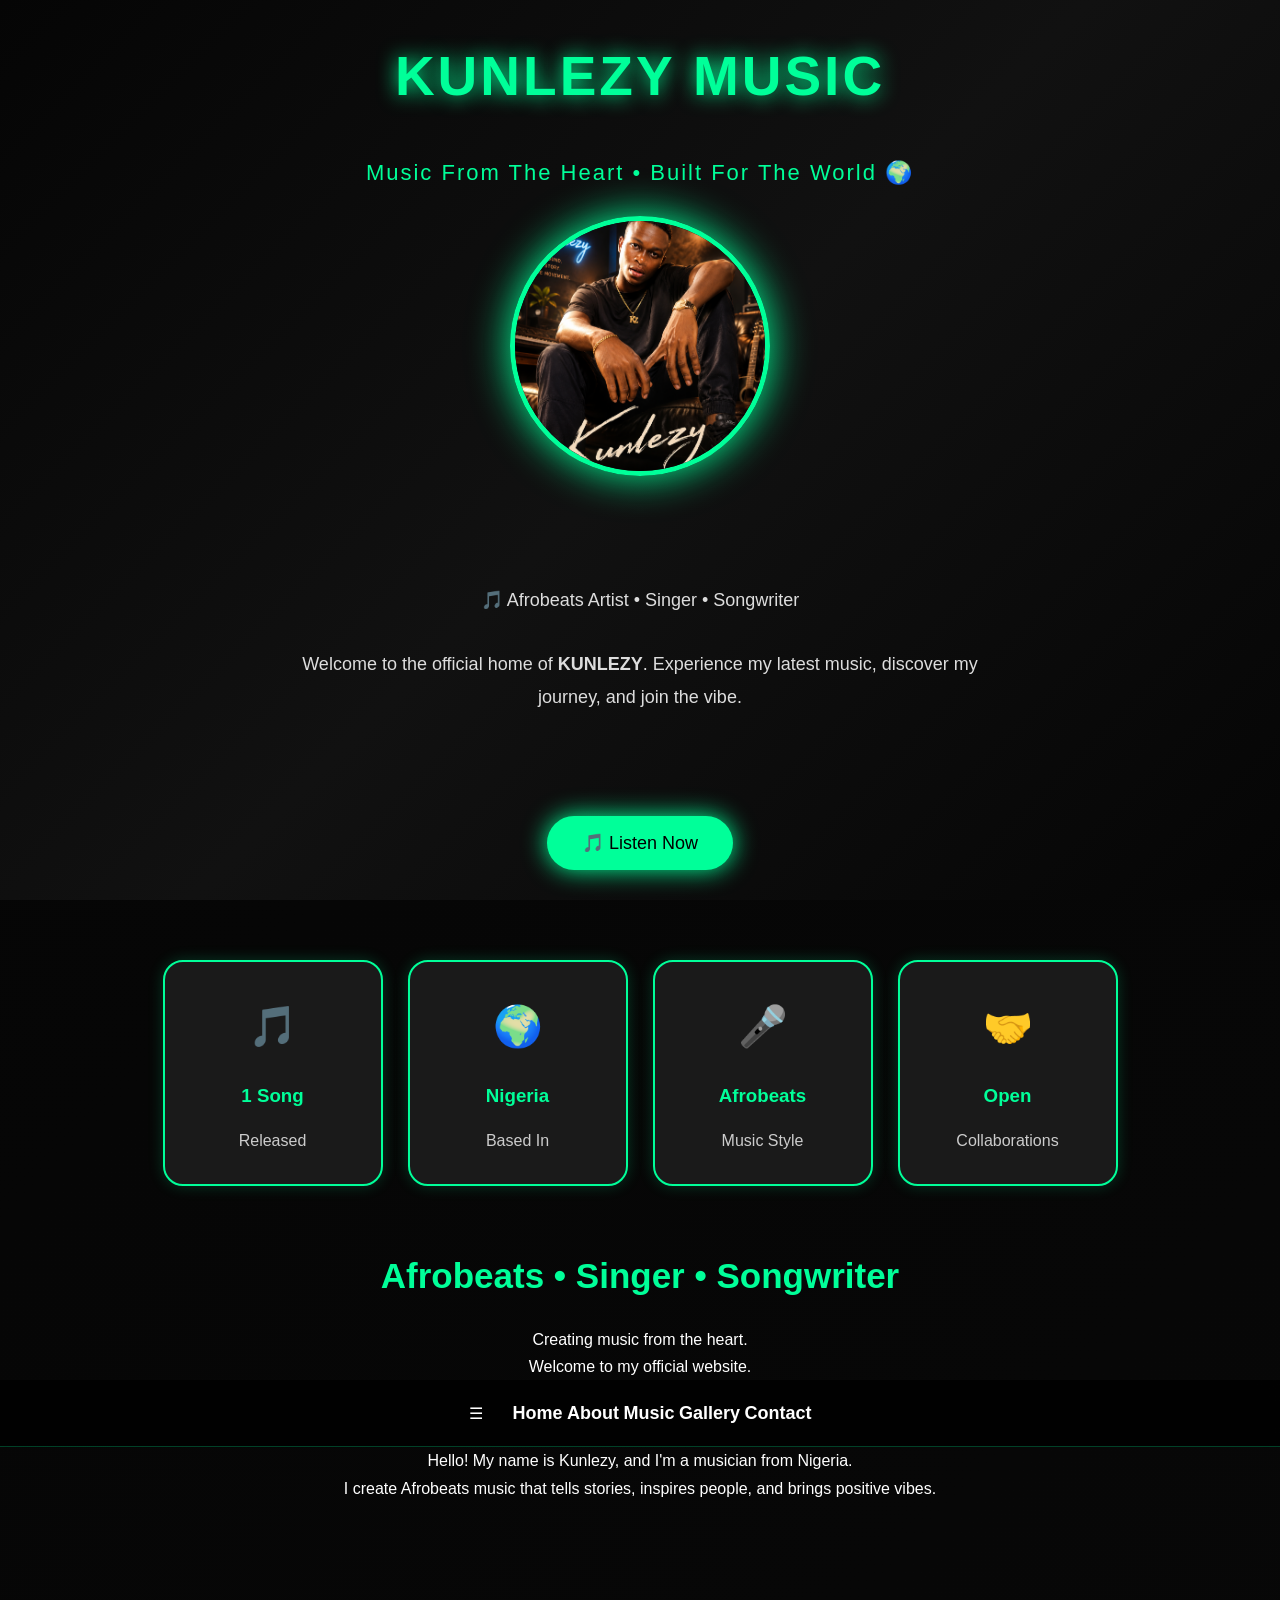
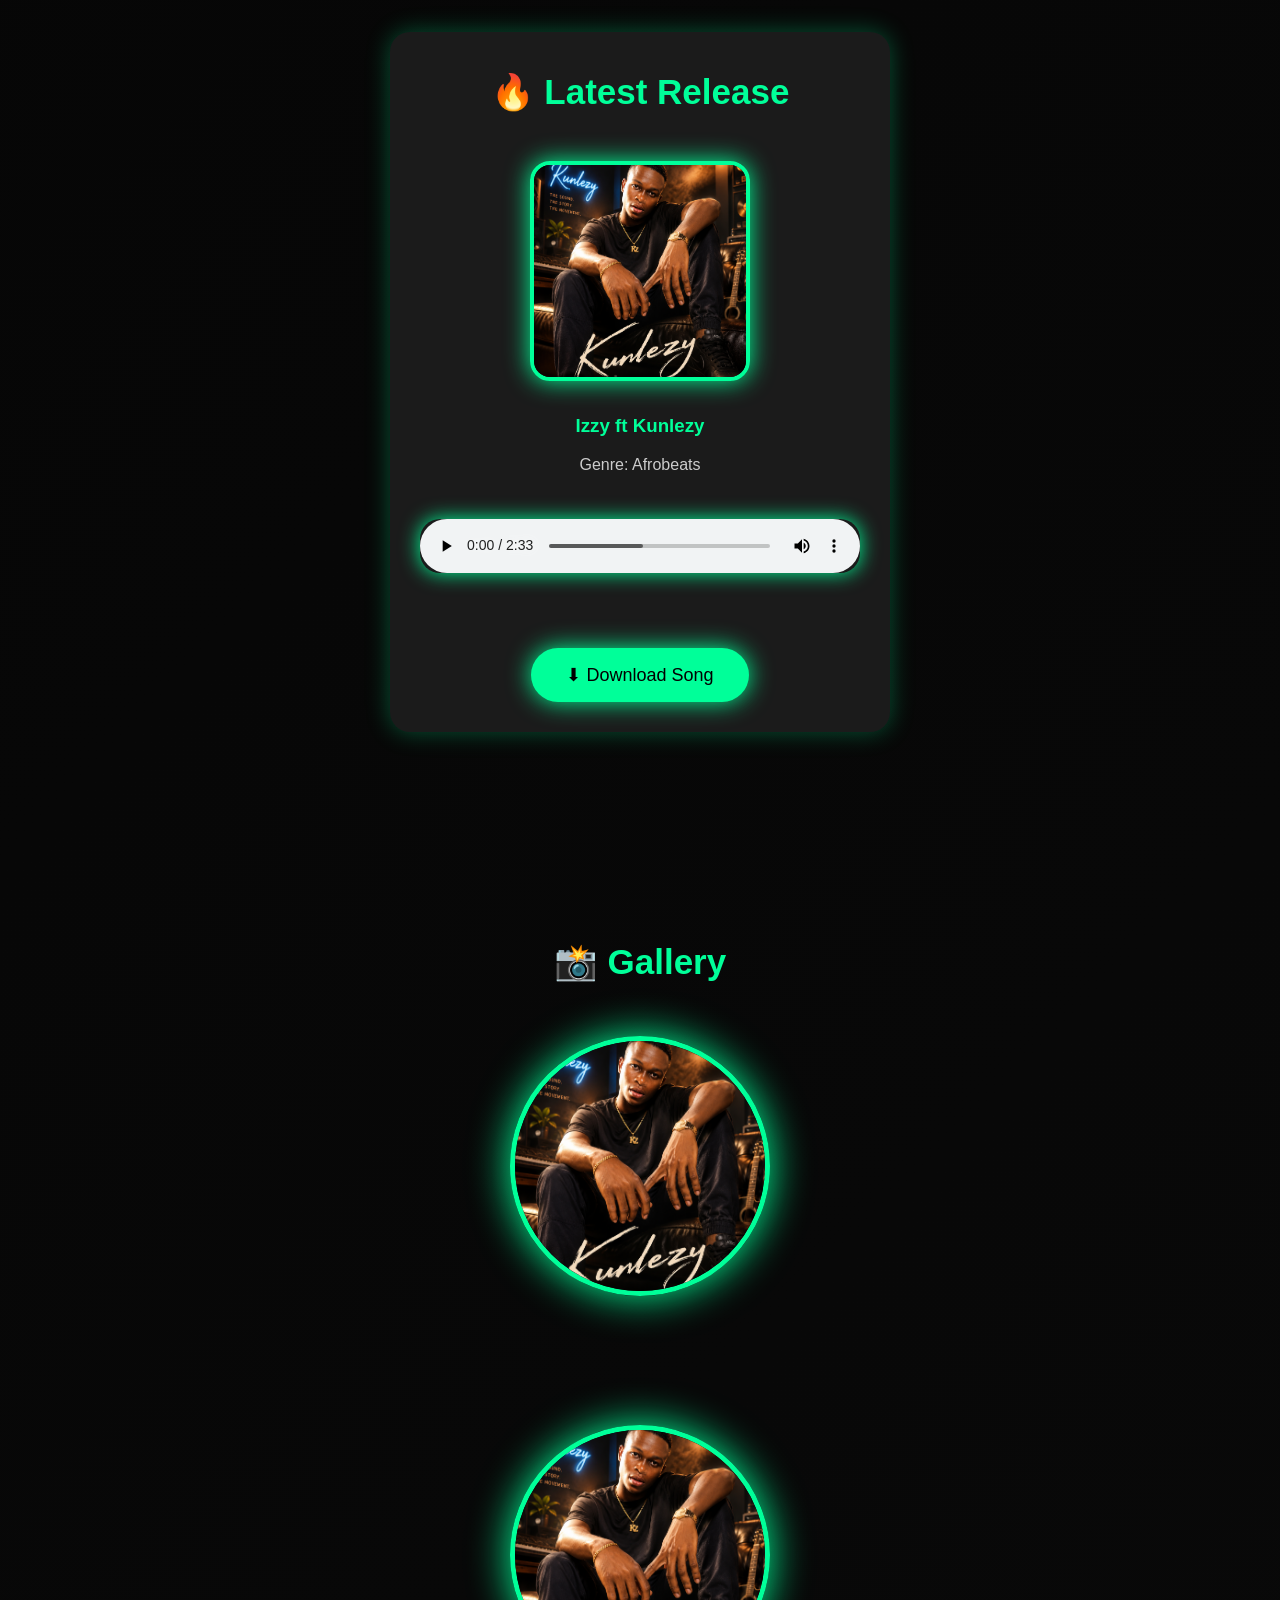
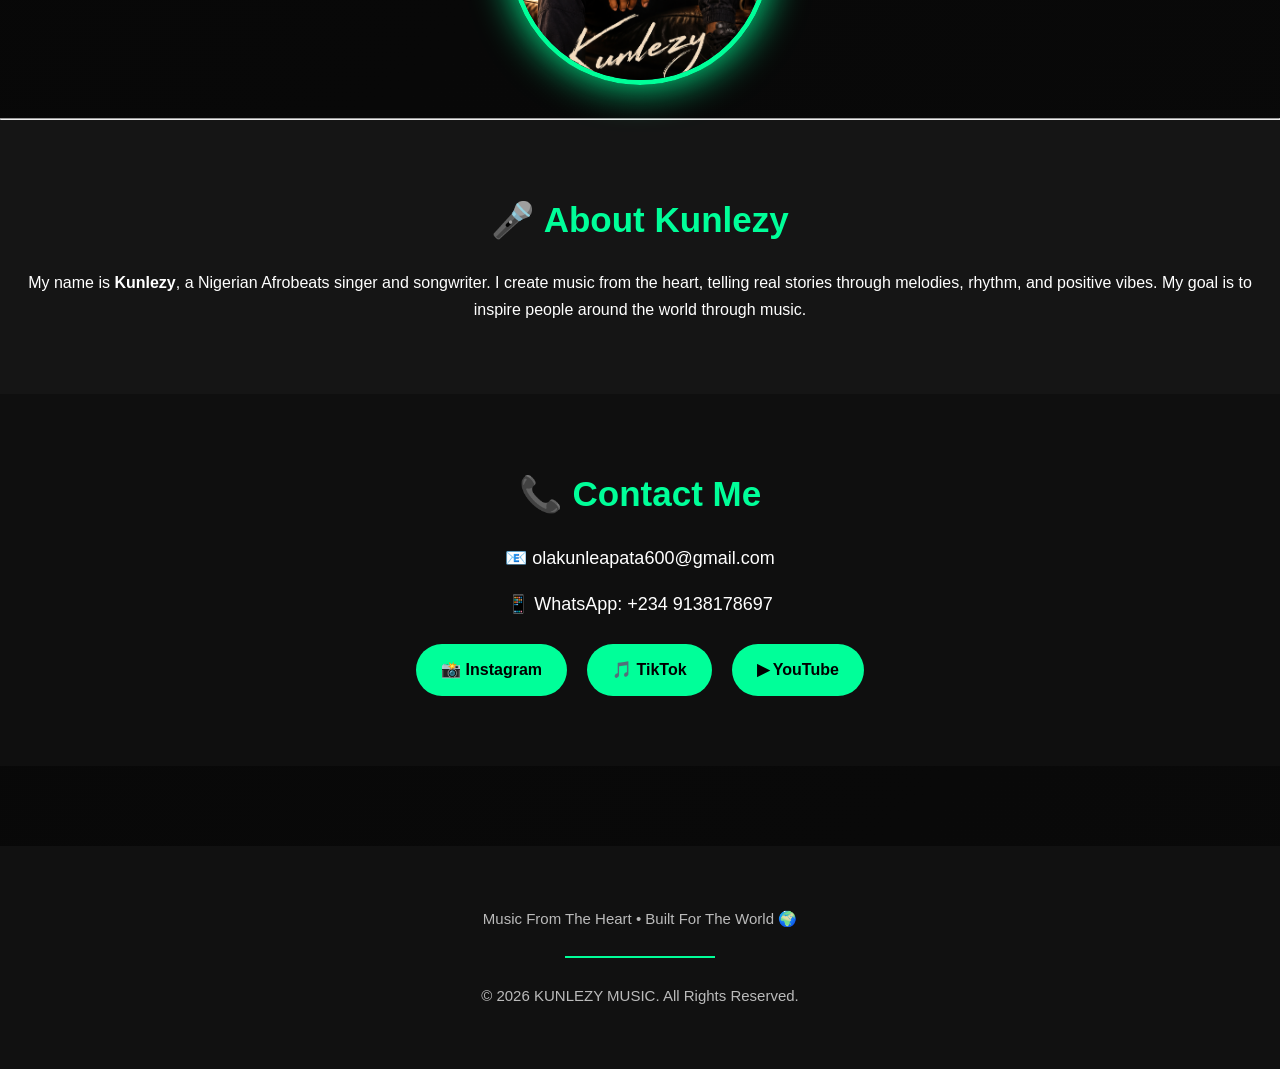
==== commit a5e8f01e: "Update index.html" ====
--- a/index.html
+++ b/index.html
@@ -1,34 +1,43 @@
 <!DOCTYPE html>
-<html>
+<html lang="en">
+
 <head>
-   
-<h3 class="tagline">
-    Music From The Heart • Built For The World 🌍
-</h3>
-<img src="kunlezy.png.png" alt="Kunlezy" class="hero-image">
-<p class="hero-text">
-🎵 Afrobeats Artist • Singer • Songwriter
-<br><br>
-Welcome to the official home of <strong>KUNLEZY</strong>.
-Experience my latest music, discover my journey, and<head>
     <meta charset="UTF-8">
     <meta name="viewport" content="width=device-width, initial-scale=1.0">
+
+    <title>KUNLEZY MUSIC | Official Website</title>
+
+    <meta name="description" content="Official website of Nigerian Afrobeats artist Kunlezy.">
 
     <link rel="stylesheet" href="style.css">
 
     <link rel="icon" type="image/png" href="kunlezy.png.png">
+</head>
+
+<body>
+
+<header class="hero">
 
     <h1 id="typing"></h1>
 
-    <meta name="description" content="Official website of Nigerian Afrobeats artist Kunlezy.">
-</head> join the vibe.
-</p>
+    <h3 class="tagline">
+        Music From The Heart • Built For The World 🌍
+    </h3>
 
-<button id="listenBtn">🎵 Listen Now</button>
+    <img src="kunlezy.png.png" alt="Kunlezy" class="hero-image">
+
+    <p class="hero-text">
+        🎵 Afrobeats Artist • Singer • Songwriter
+        <br><br>
+        Welcome to the official home of <strong>KUNLEZY</strong>.
+        Experience my latest music, discover my journey, and join the vibe.
+    </p>
+
+    <button id="listenBtn">🎵 Listen Now</button>
 
 </header>
+
 <section class="stats">
-
     <div class="stat-box">
         <h2>🎵</h2>
         <h3>1 Song</h3>
@@ -162,4 +171,4 @@
 <button id="topBtn" onclick="topFunction()">⬆</button>
 <script src="script.js"></script>
 </body>
-</html>+</html>
--- a/style.css
+++ b/style.css
@@ -11,6 +11,7 @@
     color:white;
     line-height:1.7;
     text-align:center;
+   overflow-x:hidden; 
 }
 
 /* Hero */
@@ -67,24 +68,58 @@
     transform:scale(1.05);
 }
 
-/* Navigation */
 nav{
-    background:#111;
-    padding:20px;
     position:sticky;
     top:0;
+    width:100%;
+    background:rgba(0,0,0,.75);
+    backdrop-filter:blur(12px);
+    display:flex;
+    justify-content:center;
+    align-items:center;
+    gap:30px;
+    padding:18px;
+    z-index:1000;
+    border-bottom:1px solid rgba(0,255,153,.25);
 }
 
 nav a{
     color:white;
     text-decoration:none;
-    margin:0 15px;
     font-size:18px;
+    font-weight:bold;
     transition:.3s;
+    position:relative;
 }
 
 nav a:hover{
     color:#00ff99;
+}
+
+nav a::after{
+
+    content:"";
+
+    position:absolute;
+
+    left:0;
+
+    bottom:-8px;
+
+    width:0;
+
+    height:2px;
+
+    background:#00ff99;
+
+    transition:.3s;
+
+}
+
+nav a:hover::after{
+
+    width:100%;
+
 }
 
 /* Sections */
@@ -163,9 +198,54 @@
     margin:20px auto;
 }
 
-/* Gallery Image */
-#gallery img{
+.hero-image{
+
+    width:260px;
+
+    height:260px;
+
+    object-fit:cover;
+
+    border-radius:50%;
+
+    border:5px solid #00ff99;
+
+    box-shadow:0 0 40px #00ff99;
+
+    margin:25px 0;
+
     transition:.5s;
+
+    animation:floatImage 4s ease-in-out infinite;
+
+}
+
+.hero-image:hover{
+
+    transform:scale(1.08);
+
+}
+
+@keyframes floatImage{
+
+0%{
+
+transform:translateY(0);
+
+}
+
+50%{
+
+transform:translateY(-18px);
+
+}
+
+100%{
+
+transform:translateY(0);
+
+}
+
 }
 
 #gallery img:hover{
@@ -336,8 +416,28 @@
 
 .hero{
 
-    background:
-    linear-gradient(rgba(0,0,0,.75),rgba(0,0,0,.75));
+    min-height:100vh;
+
+    display:flex;
+
+    flex-direction:column;
+
+    justify-content:center;
+
+    align-items:center;
+
+    text-align:center;
+
+    padding:30px;
+
+    background:linear-gradient(
+        135deg,
+        #050505,
+        #111,
+        #050505
+    );
+
+    animation:fadeIn 1.5s ease;
 
 }
 /* Artist Stats */
@@ -401,6 +501,33 @@
     color:#ccc;
 
 }
+button{
+
+    padding:16px 35px;
+
+    border:none;
+
+    border-radius:50px;
+
+    background:#00ff99;
+
+    color:black;
+
+    font-size:18px;
+
+    cursor:pointer;
+
+    transition:.4s;
+
+    box-shadow:0 0 25px #00ff99;
+
+}
+
+button:hover{
+    transform:translateY(-6px);
+    box-shadow:0 0 50px #00ff99;
+}
+
 /* Back To Top Button */
 
 #topBtn{
@@ -588,19 +715,6 @@
    Fade In Animation
 =========================== */
 
-@keyframes fadeIn{
-
-    from{
-        opacity:0;
-        transform:translateY(40px);
-    }
-
-    to{
-        opacity:1;
-        transform:translateY(0);
-    }
-
-}
 /* ===========================
    Music Card
 =========================== */
@@ -638,13 +752,6 @@
     transition:.4s;
 
 }
-
-.album-cover:hover{
-
-    transform:scale(1.05);
-
-}
-
 .music-card h3{
 
     color:#00ff99;
@@ -665,4 +772,38 @@
 
     width:100%;
 
+}
+body{
+    background:linear-gradient(
+        -45deg,
+        #050505,
+        #111111,
+        #0b0b0b,
+        #050505
+    );
+
+    background-size:400% 400%;
+    animation:bgMove 12s ease infinite;
+}
+
+@keyframes bgMove{
+
+0%{
+
+background-position:left;
+
+}
+
+50%{
+
+background-position:right;
+
+}
+
+100%{
+
+background-position:left;
+
+}
+
 }
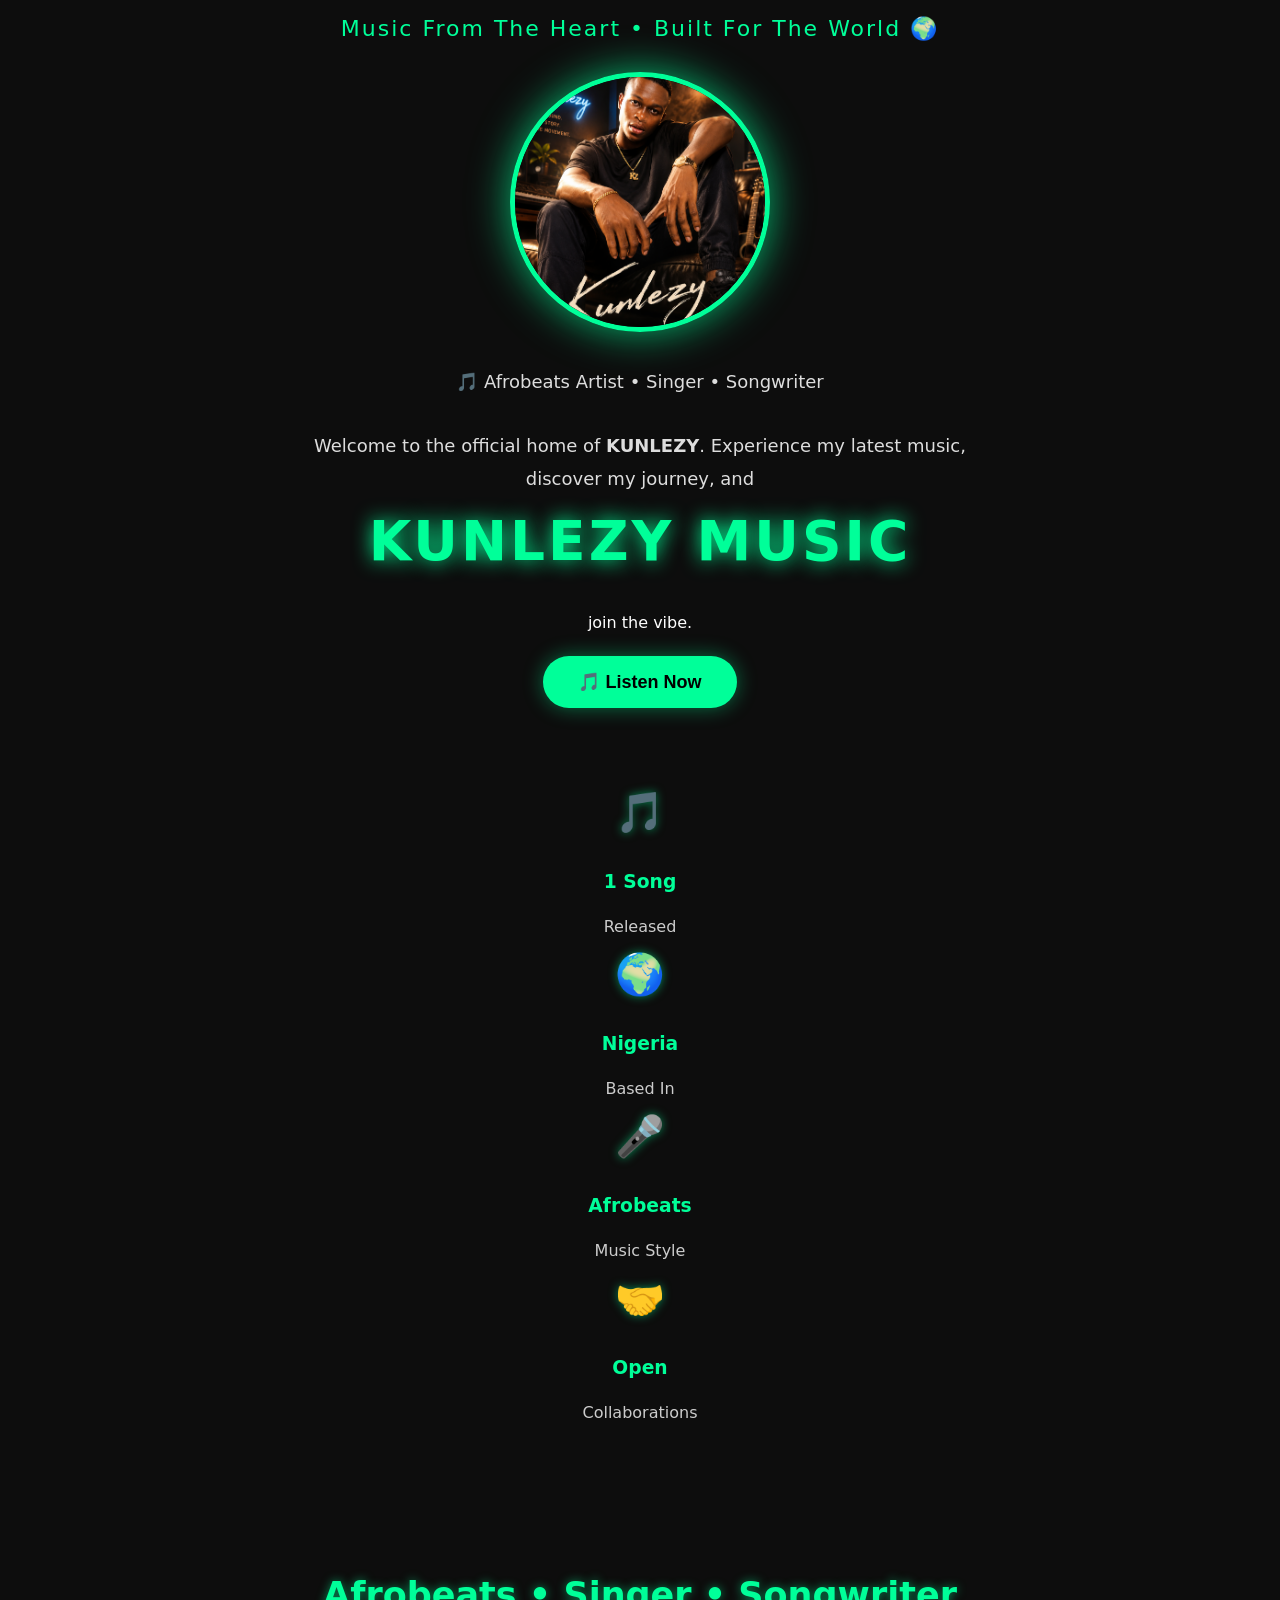
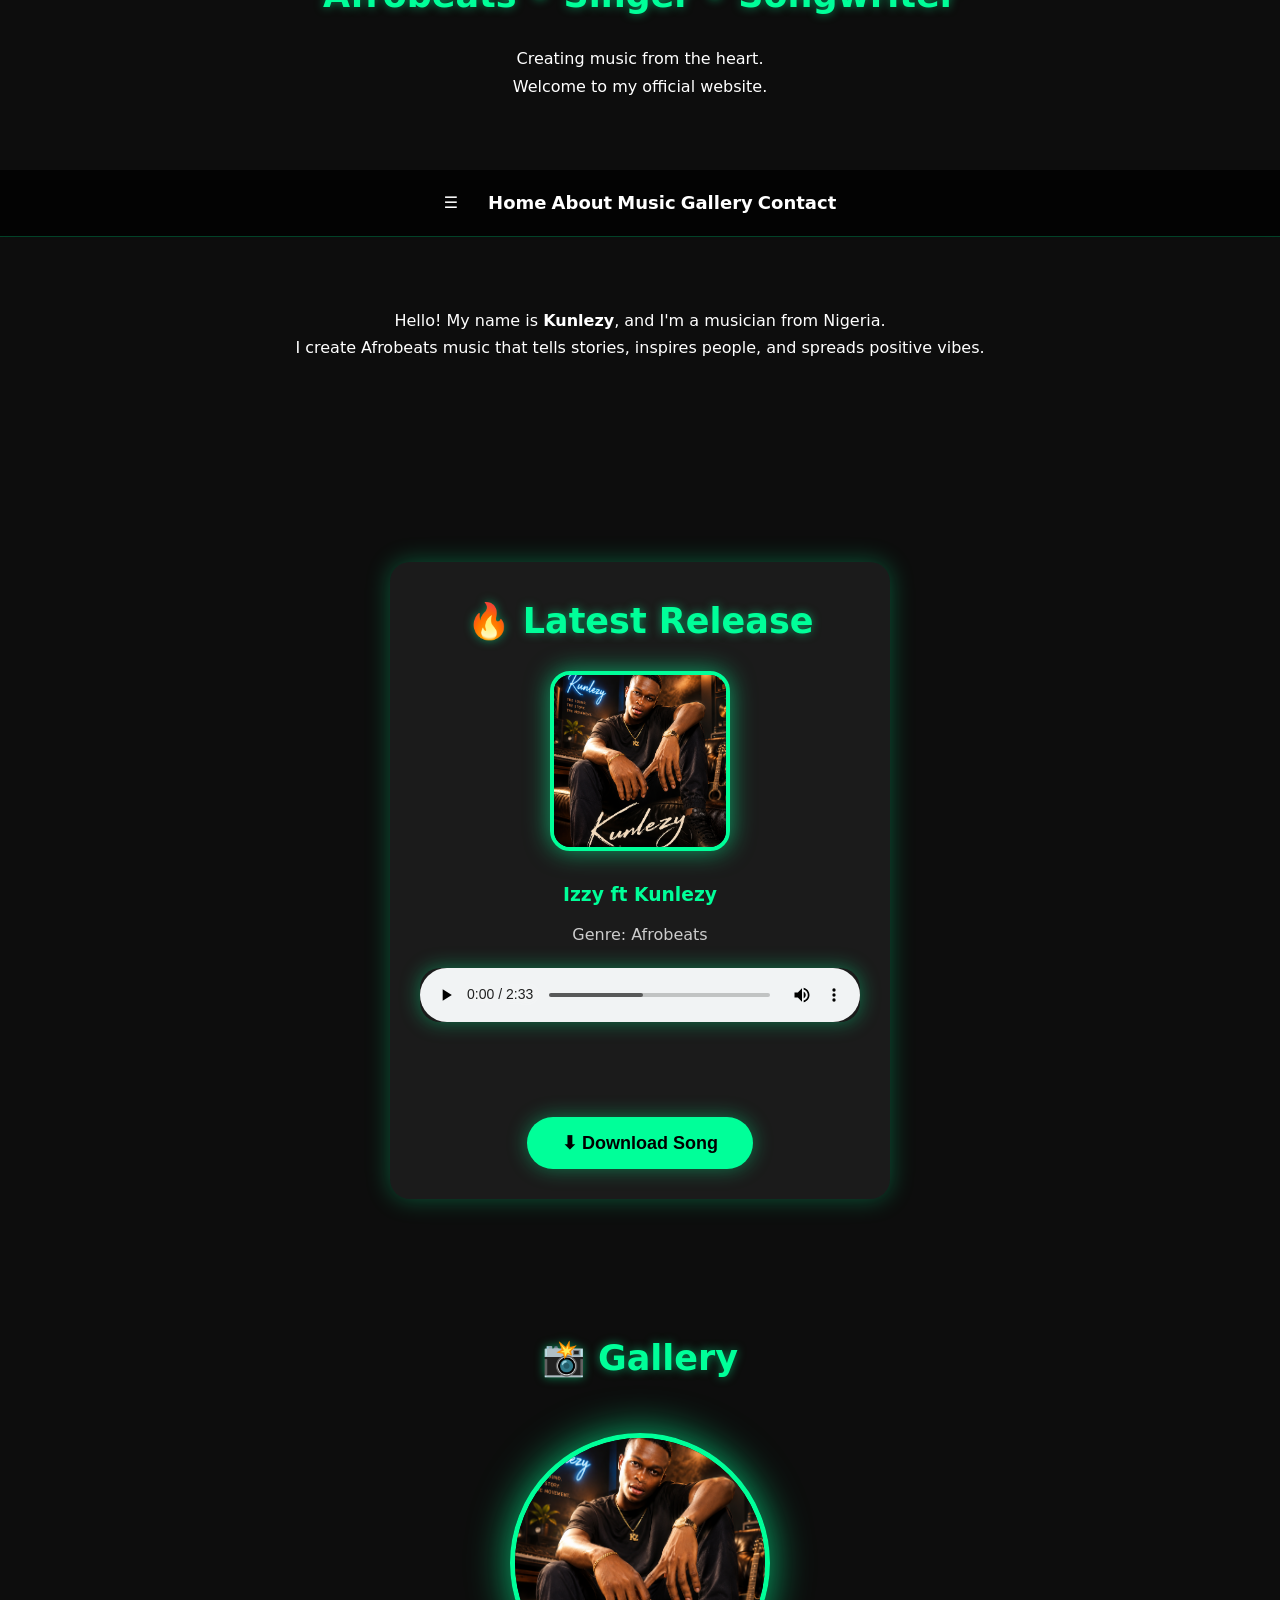
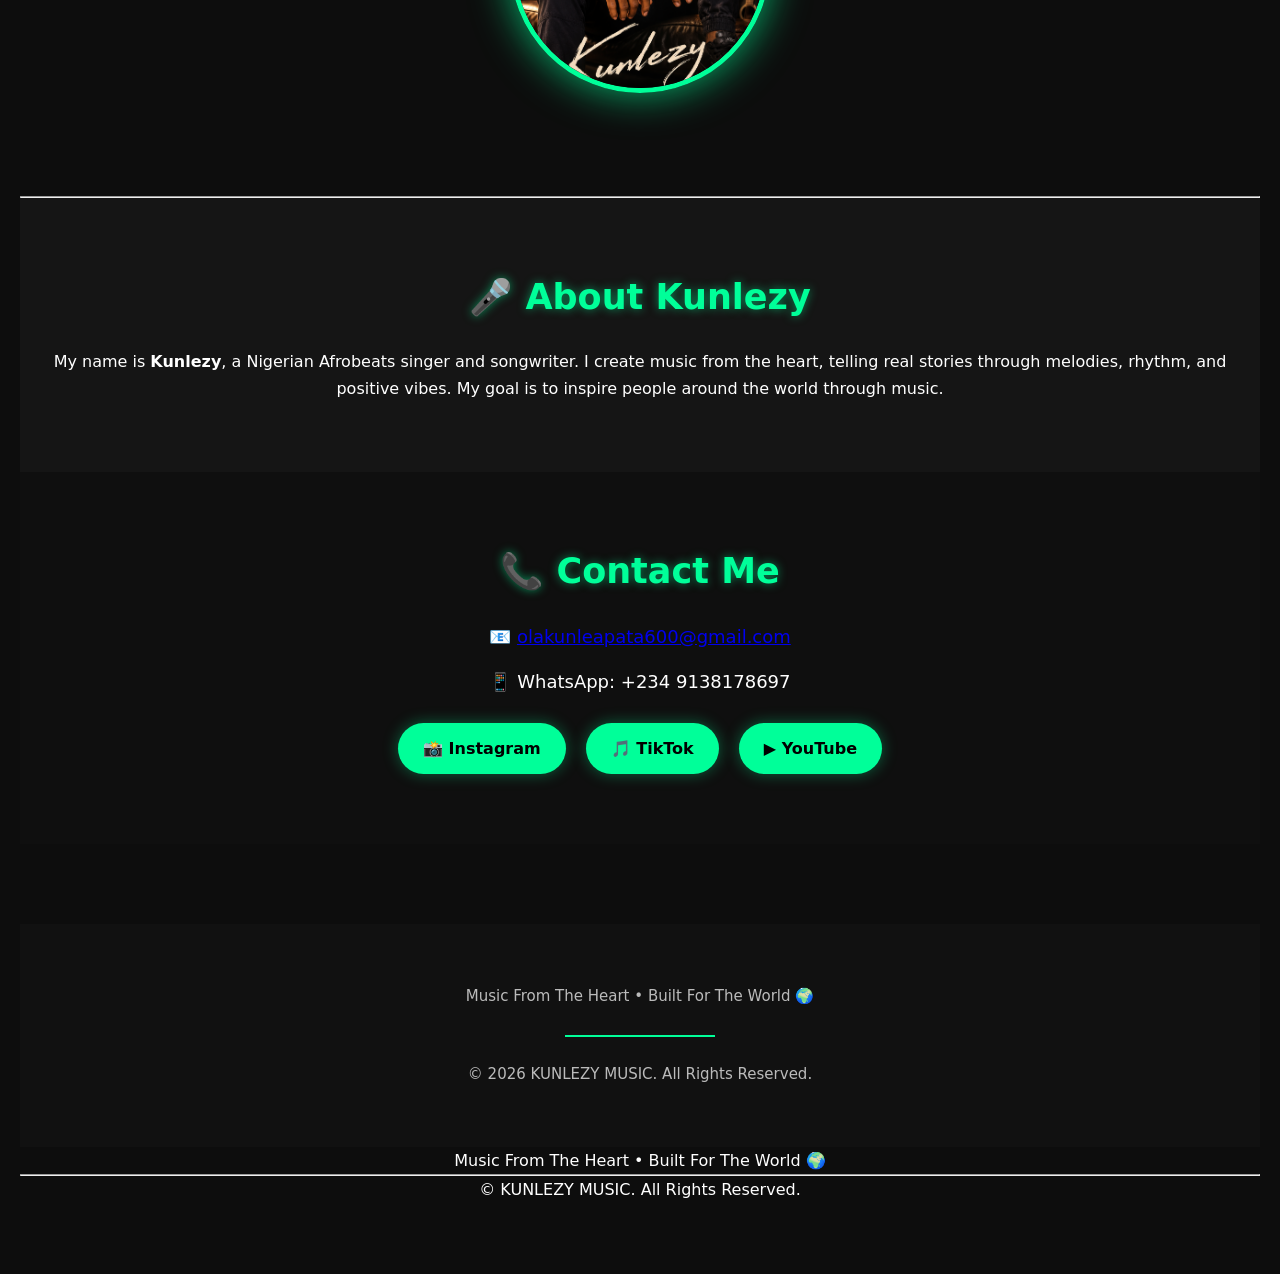
==== commit 6a69da0e: "Add files via upload" ====
--- a/index.html
+++ b/index.html
@@ -1,43 +1,34 @@
 <!DOCTYPE html>
-<html lang="en">
-
+<html>
 <head>
+   
+<h3 class="tagline">
+    Music From The Heart • Built For The World 🌍
+</h3>
+<img src="kunlezy.png.png" alt="Kunlezy" class="hero-image">
+<p class="hero-text">
+🎵 Afrobeats Artist • Singer • Songwriter
+<br><br>
+Welcome to the official home of <strong>KUNLEZY</strong>.
+Experience my latest music, discover my journey, and<head>
     <meta charset="UTF-8">
     <meta name="viewport" content="width=device-width, initial-scale=1.0">
-
-    <title>KUNLEZY MUSIC | Official Website</title>
-
-    <meta name="description" content="Official website of Nigerian Afrobeats artist Kunlezy.">
 
     <link rel="stylesheet" href="style.css">
 
     <link rel="icon" type="image/png" href="kunlezy.png.png">
-</head>
-
-<body>
-
-<header class="hero">
 
     <h1 id="typing"></h1>
 
-    <h3 class="tagline">
-        Music From The Heart • Built For The World 🌍
-    </h3>
+    <meta name="description" content="Official website of Nigerian Afrobeats artist Kunlezy.">
+</head> join the vibe.
+</p>
 
-    <img src="kunlezy.png.png" alt="Kunlezy" class="hero-image">
-
-    <p class="hero-text">
-        🎵 Afrobeats Artist • Singer • Songwriter
-        <br><br>
-        Welcome to the official home of <strong>KUNLEZY</strong>.
-        Experience my latest music, discover my journey, and join the vibe.
-    </p>
-
-    <button id="listenBtn">🎵 Listen Now</button>
+<button id="listenBtn">🎵 Listen Now</button>
 
 </header>
+<section class="stats">
 
-<section class="stats">
     <div class="stat-box">
         <h2>🎵</h2>
         <h3>1 Song</h3>
@@ -63,12 +54,17 @@
     </div>
 
 </section>
-<h2>Afrobeats • Singer • Songwriter</h2>
 
-<p>
-Creating music from the heart.<br>
-Welcome to my official website.
-</p>
+<section class="intro">
+
+    <h2>Afrobeats • Singer • Songwriter</h2>
+
+    <p>
+        Creating music from the heart.<br>
+        Welcome to my official website.
+    </p>
+
+</section>
 
    <nav>
     <div class="menu-icon" onclick="toggleMenu()">
@@ -84,8 +80,17 @@
     </div>
 </nav> 
 
-<p>Hello! My name is Kunlezy, and I'm a musician from Nigeria.</p> 
-<p>I create Afrobeats music that tells stories, inspires people, and brings positive vibes.</p>
+<section class="intro">
+
+    <p>
+        Hello! My name is <strong>Kunlezy</strong>, and I'm a musician from Nigeria.
+    </p>
+
+    <p>
+        I create Afrobeats music that tells stories, inspires people, and spreads positive vibes.
+    </p>
+
+</section>
 
 <section id="music">
 
@@ -111,14 +116,13 @@
 
     </div>
 
-</section>
-    <section id="gallery">
+<section id="gallery">
+
     <h2>📸 Gallery</h2>
 
-    <img src="kunlezy.png.png" alt="Kunlezy" class="hero-image">
-</section>
-
-    <img src="kunlezy.png.png" alt="Kunlezy" class="hero-image">
+    <img src="kunlezy.png.png"
+         alt="Kunlezy"
+         class="hero-image">
 
 </section>
 <hr>
@@ -137,7 +141,12 @@
 
     <h2>📞 Contact Me</h2>
 
-    <p>📧 olakunleapata600@gmail.com</p>
+    <p>
+    📧
+    <a href="mailto:olakunleapata600@gmail.com">
+        olakunleapata600@gmail.com
+    </a>
+</p>
 
     <p>📱 WhatsApp: +234 9138178697</p>
 
@@ -154,9 +163,18 @@
 </section>
 <footer>
 
-    <title>KUNLEZY MUSIC 🎵 | Official Website</title>
+    <p>
+        Music From The Heart • Built For The World 🌍
+    </p>
+
+    <hr>
 
     <p>
+        © <span id="year"></span> KUNLEZY MUSIC.
+        All Rights Reserved.
+    </p>
+
+</footer>
         Music From The Heart • Built For The World 🌍
     </p>
 
@@ -171,4 +189,4 @@
 <button id="topBtn" onclick="topFunction()">⬆</button>
 <script src="script.js"></script>
 </body>
-</html>
+</html>
--- a/style.css
+++ b/style.css
@@ -1,78 +1,93 @@
-/* Reset */
+/* ===========================
+   Reset
+=========================== */
+
 *{
     margin:0;
     padding:0;
     box-sizing:border-box;
 }
 
+/* ===========================
+   Body
+=========================== */
+
 body{
-    font-family:Arial, Helvetica, sans-serif;
+    font-family:system-ui,-apple-system,BlinkMacSystemFont,"Segoe UI",Roboto,Arial,sans-serif;
     background:#0d0d0d;
-    color:white;
+    color:#ffffff;
     line-height:1.7;
     text-align:center;
-   overflow-x:hidden; 
-}
-
-/* Hero */
+    overflow-x:hidden;
+}
+
+/* ===========================
+   Hero Section
+=========================== */
+
 .hero{
     background:linear-gradient(to bottom,#111,#000);
     padding:60px 20px;
 }
 
+/* ===========================
+   Main Heading
+=========================== */
+
 h1{
     font-size:55px;
     color:#00ff99;
     text-shadow:0 0 20px #00ff99;
+    letter-spacing:3px;
     margin-bottom:20px;
-    letter-spacing:3px;
-}
-
-.hero-image{
-    width:260px;
-    height:260px;
-    object-fit:cover;
-    border-radius:50%;
-    border:5px solid #00ff99;
-    box-shadow:0 0 30px #00ff99;
-    margin:25px 0;
-    transition:0.5s;
-}
-
+}
 .hero-image:hover{
-    transform:scale(1.05) rotate(2deg);
-}
-
-.hero p{
-    color:#ddd;
+    transform:scale(1.08) rotate(2deg);
+    box-shadow:0 0 45px #00ff99;
+}
+
+.hero-image:hover{
+    transform:scale(1.08) rotate(2deg);
+    box-shadow:0 0 45px #00ff99;
+}
+/* ===========================
+   Hero Text
+=========================== */
+
+.hero-text{
+    max-width:700px;
+    margin:auto;
     font-size:18px;
     line-height:1.8;
-    max-width:700px;
-    margin:auto;
-}
-/* Buttons */
+    color:#dddddd;
+}
 button{
     background:#00ff99;
-    color:black;
+    color:#000;
     border:none;
     padding:15px 35px;
     border-radius:30px;
     font-size:18px;
+    font-weight:600;
     cursor:pointer;
     margin-top:20px;
-    transition:.3s;
+    transition:all .3s ease;
+    box-shadow:0 0 20px rgba(0,255,153,.4);
+    user-select:none;
 }
 
 button:hover{
-    background:white;
-    transform:scale(1.05);
-}
-
+    background:#ffffff;
+    color:#000;
+    transform:translateY(-5px) scale(1.05);
+    box-shadow:0 0 40px #00ff99;
+}
 nav{
     position:sticky;
     top:0;
     width:100%;
     background:rgba(0,0,0,.75);
+    -webkit-backdrop-filter:blur(12px);
     backdrop-filter:blur(12px);
     display:flex;
     justify-content:center;
@@ -82,14 +97,13 @@
     z-index:1000;
     border-bottom:1px solid rgba(0,255,153,.25);
 }
-
 nav a{
-    color:white;
+    color:#ffffff;
     text-decoration:none;
     font-size:18px;
-    font-weight:bold;
-    transition:.3s;
+    font-weight:600;
     position:relative;
+    transition:color .3s ease, transform .3s ease;
 }
 
 nav a:hover{
@@ -97,89 +111,102 @@
 }
 
 nav a::after{
-
     content:"";
-
     position:absolute;
-
     left:0;
-
     bottom:-8px;
-
     width:0;
-
     height:2px;
-
     background:#00ff99;
-
-    transition:.3s;
-
+    transition:width .3s ease;
 }
 
 nav a:hover::after{
-
     width:100%;
-
-}
-
-/* Sections */
+}
+
+/* ===========================
+   Sections
+=========================== */
+
 section{
     padding:70px 20px;
 }
 
 h2{
     font-size:35px;
+    color:#00ff99;
     margin-bottom:20px;
-    color:#00ff99;
-}
-
-/* Audio */
+    text-shadow:0 0 10px rgba(0,255,153,.5);
+}
+
+/* ===========================
+   Audio Player
+=========================== */
+
 audio{
     width:80%;
     max-width:500px;
-}
-
-/* Footer */
-footer{
-    background:#111;
-    padding:20px;
-    margin-top:40px;
-}
-
-/* Mobile */
-@media(max-width:768px){
-
-.hero h1{
-    font-size:35px;
-}
-
-.hero-image{
-    width:200px;
-    height:200px;
-}
-
-nav a{
+    border-radius:20px;
+    box-shadow:0 0 20px rgba(0,255,153,.4);
+    margin:20px auto;
     display:block;
-    margin:15px 0;
-}
-
-button{
-    width:90%;
-}
-}
-/* Smooth scrolling */
+}
+/* ===========================
+   Mobile Responsive
+=========================== */
+
+@media (max-width:768px){
+
+    .hero h1{
+        font-size:35px;
+    }
+
+    .hero-image{
+        width:200px;
+        height:200px;
+    }
+
+    nav{
+        flex-direction:column;
+        gap:15px;
+    }
+
+    nav a{
+        display:block;
+        margin:5px 0;
+    }
+
+    button{
+        width:90%;
+    }
+
+}
+
+/* ===========================
+   Smooth Scroll
+=========================== */
+
 html{
     scroll-behavior:smooth;
 }
 
-/* Fade animation */
+/* ===========================
+   Fade Animation
+=========================== */
+
 .hero,
 section,
 footer{
     animation:fadeIn 1.2s ease;
 }
 
+/* ===========================
+   Fade In Animation
+=========================== */
+
 @keyframes fadeIn{
+
     from{
         opacity:0;
         transform:translateY(30px);
@@ -189,37 +216,23 @@
         opacity:1;
         transform:translateY(0);
     }
-}
-
-/* Music Player */
-audio{
-    border-radius:20px;
-    box-shadow:0 0 20px #00ff99;
-    margin:20px auto;
-}
+
+}
+/* ===========================
+   Floating Hero Image
+=========================== */
 
 .hero-image{
-
     width:260px;
-
     height:260px;
-
     object-fit:cover;
-
     border-radius:50%;
-
     border:5px solid #00ff99;
-
-    box-shadow:0 0 40px #00ff99;
-
+    box-shadow:0 0 40px rgba(0,255,153,.7);
     margin:25px 0;
-
-    transition:.5s;
-
+    transition:transform .5s ease, box-shadow .5s ease;
     animation:floatImage 4s ease-in-out infinite;
-
-}
-
+}
 .hero-image:hover{
 
     transform:scale(1.08);
@@ -268,432 +281,299 @@
     font-size:18px;
 }
 
-/* Footer */
+/* ===========================
+   Footer
+=========================== */
+
 footer{
-    color:#aaa;
+    color:#aaaaaa;
     font-size:15px;
 }
-/* Now Playing Card */
+
+/* ===========================
+   Now Playing Card
+=========================== */
 
 .now-playing{
-
     background:#1a1a1a;
-
     border:2px solid #00ff99;
-
     border-radius:20px;
-
     max-width:500px;
-
     margin:30px auto;
-
     padding:25px;
-
     box-shadow:0 0 25px rgba(0,255,153,.4);
-
+    transition:transform .3s ease, box-shadow .3s ease;
+}
+
+.now-playing:hover{
+    transform:translateY(-6px);
+    box-shadow:0 0 35px rgba(0,255,153,.6);
 }
 
 .now-playing h3{
-
-    color:#00ff99;
-
+    color:#00ff99;
     margin-bottom:10px;
-
     letter-spacing:2px;
-
+    font-size:18px;
 }
 
 .now-playing h2{
-
-    color:white;
-
+    color:#ffffff;
     margin-bottom:10px;
-
-}
+    font-size:28px;
+}
+
+/* ===========================
+   Now Playing Text
+=========================== */
 
 .now-playing p{
-
-    color:#ccc;
-
-}
-/* Social Media */
+    color:#cccccc;
+    line-height:1.7;
+}
+
+/* ===========================
+   Social Media
+=========================== */
 
 .social-links{
-
     display:flex;
-
     justify-content:center;
-
+    align-items:center;
+    flex-wrap:wrap;
     gap:20px;
-
-    flex-wrap:wrap;
-
     margin-top:25px;
-
 }
 
 .social-links a{
-
     text-decoration:none;
-
     background:#00ff99;
-
-    color:black;
-
+    color:#000000;
     padding:12px 25px;
-
     border-radius:30px;
-
-    font-weight:bold;
-
-    transition:.3s;
-
+    font-weight:600;
+    transition:all .3s ease;
+    box-shadow:0 0 15px rgba(0,255,153,.35);
 }
 
 .social-links a:hover{
-
-    background:white;
-
+    background:#ffffff;
+    color:#000000;
     transform:translateY(-5px);
-
-    box-shadow:0 0 20px #00ff99;
-
-}
+    box-shadow:0 0 30px rgba(0,255,153,.8);
+}
+
+/* ===========================
+   Social Media Hover
+=========================== */
+
+.social-links a:hover{
+    background:#ffffff;
+    color:#000000;
+    transform:translateY(-5px);
+    box-shadow:0 0 30px rgba(0,255,153,.8);
+}
+
+/* ===========================
+   Album Cover
+=========================== */
+
 .album-cover{
-
     width:180px;
-
     height:180px;
-
     object-fit:cover;
-
     border-radius:20px;
-
     border:4px solid #00ff99;
-
     margin-bottom:20px;
-
-    box-shadow:0 0 25px #00ff99;
-
-}
+    box-shadow:0 0 25px rgba(0,255,153,.6);
+    transition:transform .3s ease, box-shadow .3s ease;
+}
+
+.album-cover:hover{
+    transform:scale(1.05);
+    box-shadow:0 0 40px rgba(0,255,153,.9);
+}
+
+/* ===========================
+   Play Counter
+=========================== */
 
 .plays{
-
-    color:#00ff99;
-
-    font-weight:bold;
-
+    color:#00ff99;
+    font-weight:700;
     margin-top:15px;
-
-}
-/* Hero Upgrade */
+}
+
+/* ===========================
+   Hero Text
+=========================== */
 
 .tagline{
-
-    color:#00ff99;
-
+    color:#00ff99;
     font-size:22px;
-
     margin-top:10px;
-
     letter-spacing:2px;
-
     font-weight:300;
-
-}
-
-.hero-text{
-
-    max-width:700px;
-
-    margin:auto;
-
-    font-size:20px;
-
-    color:#ddd;
-
-}
+}
+
+/* ===========================
+   Premium Hero Section
+=========================== */
 
 .hero{
-
     min-height:100vh;
-
     display:flex;
-
     flex-direction:column;
-
     justify-content:center;
-
     align-items:center;
-
     text-align:center;
-
     padding:30px;
-
     background:linear-gradient(
         135deg,
         #050505,
-        #111,
+        #111111,
         #050505
     );
-
     animation:fadeIn 1.5s ease;
-
-}
-/* Artist Stats */
+    position:relative;
+    overflow:hidden;
+}
+/* ===========================
+   Artist Stats Card
+=========================== */
+
+.stat-box:hover{
+    transform:translateY(-10px);
+    box-shadow:0 0 30px #00ff99;
+}
+
+.stat-box h2{
+    font-size:40px;
+}
+
+.stat-box h3{
+    margin:15px 0;
+    color:#00ff99;
+}
+
+.stat-box p{
+    color:#cccccc;
+}
+
+/* ===========================
+   Back To Top Button
+=========================== */
+
+#topBtn{
+    display:none;
+    position:fixed;
+    bottom:30px;
+    right:30px;
+    width:55px;
+    height:55px;
+    border:none;
+    border-radius:50%;
+    background:#00ff99;
+    color:#000;
+    font-size:22px;
+    font-weight:bold;
+    cursor:pointer;
+    z-index:999;
+    box-shadow:0 0 20px rgba(0,255,153,.7);
+    transition:.3s;
+}
+
+#topBtn:hover{
+    transform:scale(1.1);
+    background:#ffffff;
+}
+
+/* ===========================
+   Premium Footer
+=========================== */
+
+footer{
+    background:#111111;
+    padding:50px 20px;
+    text-align:center;
+    margin-top:80px;
+}
+
+footer h3{
+    color:#00ff99;
+    font-size:30px;
+    margin-bottom:10px;
+}
+
+footer p{
+    color:#bbbbbb;
+    margin:10px 0;
+}
+
+footer hr{
+    width:150px;
+    margin:25px auto;
+    border:1px solid #00ff99;
+}
+
+/* ===========================
+   Mobile Responsive
+=========================== */
+
+@media (max-width:768px){
+
+.hero h1{
+    font-size:40px;
+}
+
+.hero-image{
+    width:220px;
+    height:220px;
+}
+
+.tagline{
+    font-size:18px;
+}
+
+.hero-text{
+    font-size:16px;
+}
 
 .stats{
-
-    display:flex;
-
-    justify-content:center;
-
-    flex-wrap:wrap;
-
-    gap:25px;
-
-    padding:60px 20px;
-
+    flex-direction:column;
+    align-items:center;
 }
 
 .stat-box{
-
-    background:#1a1a1a;
-
-    border:2px solid #00ff99;
-
-    border-radius:20px;
-
-    width:220px;
-
-    padding:30px;
-
-    transition:.3s;
-
-    box-shadow:0 0 15px rgba(0,255,153,.2);
-
-}
-
-.stat-box:hover{
-
-    transform:translateY(-10px);
-
-    box-shadow:0 0 30px #00ff99;
-
-}
-
-.stat-box h2{
-
-    font-size:40px;
-
-}
-
-.stat-box h3{
-
-    margin:15px 0;
-
-    color:#00ff99;
-
-}
-
-.stat-box p{
-
-    color:#ccc;
-
-}
+    width:90%;
+}
+
+.music-card{
+    width:95%;
+}
+
+audio{
+    width:100%;
+}
+
 button{
-
-    padding:16px 35px;
-
-    border:none;
-
-    border-radius:50px;
-
-    background:#00ff99;
-
-    color:black;
-
-    font-size:18px;
-
-    cursor:pointer;
-
-    transition:.4s;
-
-    box-shadow:0 0 25px #00ff99;
-
-}
-
-button:hover{
-    transform:translateY(-6px);
-    box-shadow:0 0 50px #00ff99;
-}
-
-/* Back To Top Button */
-
-#topBtn{
-
-    display:none;
-
-    position:fixed;
-
-    bottom:30px;
-
-    right:30px;
-
-    z-index:99;
-
-    border:none;
-
-    outline:none;
-
-    background:#00ff99;
-
-    color:black;
-
-    cursor:pointer;
-
-    width:55px;
-
-    height:55px;
-
-    border-radius:50%;
-
-    font-size:22px;
-
-    font-weight:bold;
-
-    box-shadow:0 0 20px #00ff99;
-
-    transition:.3s;
-
-}
-
-#topBtn:hover{
-
-    transform:scale(1.1);
-
-    background:white;
-
-}
-/* Premium Footer */
-
-footer{
-
-    background:#111;
-
-    padding:50px 20px;
-
-    text-align:center;
-
-    margin-top:80px;
-
-}
-
-footer h3{
-
-    color:#00ff99;
-
-    font-size:30px;
-
-    margin-bottom:10px;
-
-}
-
-footer p{
-
-    color:#bbb;
-
-    margin:10px 0;
-
-}
-
-footer hr{
-
-    width:150px;
-
-    margin:25px auto;
-
-    border:1px solid #00ff99;
-
-}
-/* ===========================
-   Mobile Responsive Design
-=========================== */
-
-@media (max-width:768px){
-
-.hero{
-
-    padding:40px 20px;
-
-}
-
-.hero h1{
-
-    font-size:40px;
-
-}
-
-.hero-image{
-
-    width:220px;
-
-}
-
-.tagline{
-
-    font-size:18px;
-
-}
-
-.hero-text{
-
-    font-size:16px;
-
-}
-
-.stats{
-
-    flex-direction:column;
-
-    align-items:center;
-
-}
-
-.stat-box{
-
-    width:90%;
-
-}
-
-audio{
-
     width:100%;
-
-}
-
-button{
-
-    width:100%;
-
-    margin-top:10px;
-
-}
-
-footer{
-
-    padding:30px 20px;
-
-}
-
-}
-/* Text Selection */
+}
+
+}
+
+/* ===========================
+   Selection
+=========================== */
 
 ::selection{
     background:#00ff99;
-    color:black;
-}
-/* Custom Scrollbar */
+    color:#000;
+}
+
+/* ===========================
+   Scrollbar
+=========================== */
 
 ::-webkit-scrollbar{
     width:10px;
@@ -709,101 +589,53 @@
 }
 
 ::-webkit-scrollbar-thumb:hover{
-    background:white;
-}
-/* ===========================
-   Fade In Animation
-=========================== */
+    background:#ffffff;
+}
 
 /* ===========================
    Music Card
 =========================== */
 
 .music-card{
-
     max-width:500px;
-
     margin:60px auto;
-
     padding:30px;
-
     background:#1b1b1b;
-
     border-radius:20px;
-
+    text-align:center;
     box-shadow:0 0 25px rgba(0,255,153,.3);
-
-    text-align:center;
-
-}
-
-.album-cover{
-
-    width:220px;
-
-    height:220px;
-
-    object-fit:cover;
-
-    border-radius:20px;
-
-    margin:20px 0;
-
-    transition:.4s;
-
-}
+}
+
 .music-card h3{
-
-    color:#00ff99;
-
+    color:#00ff99;
     margin-bottom:10px;
-
 }
 
 .music-card p{
-
-    color:#ccc;
-
+    color:#cccccc;
     margin-bottom:20px;
-
 }
 
 .music-card audio{
-
     width:100%;
-
-}
-body{
-    background:linear-gradient(
-        -45deg,
-        #050505,
-        #111111,
-        #0b0b0b,
-        #050505
-    );
-
-    background-size:400% 400%;
-    animation:bgMove 12s ease infinite;
-}
+}
+
+/* ===========================
+   Animated Background
+=========================== */
 
 @keyframes bgMove{
 
 0%{
-
-background-position:left;
-
+    background-position:0% 50%;
 }
 
 50%{
-
-background-position:right;
-
+    background-position:100% 50%;
 }
 
 100%{
-
-background-position:left;
-
+    background-position:0% 50%;
 }
 
 }
